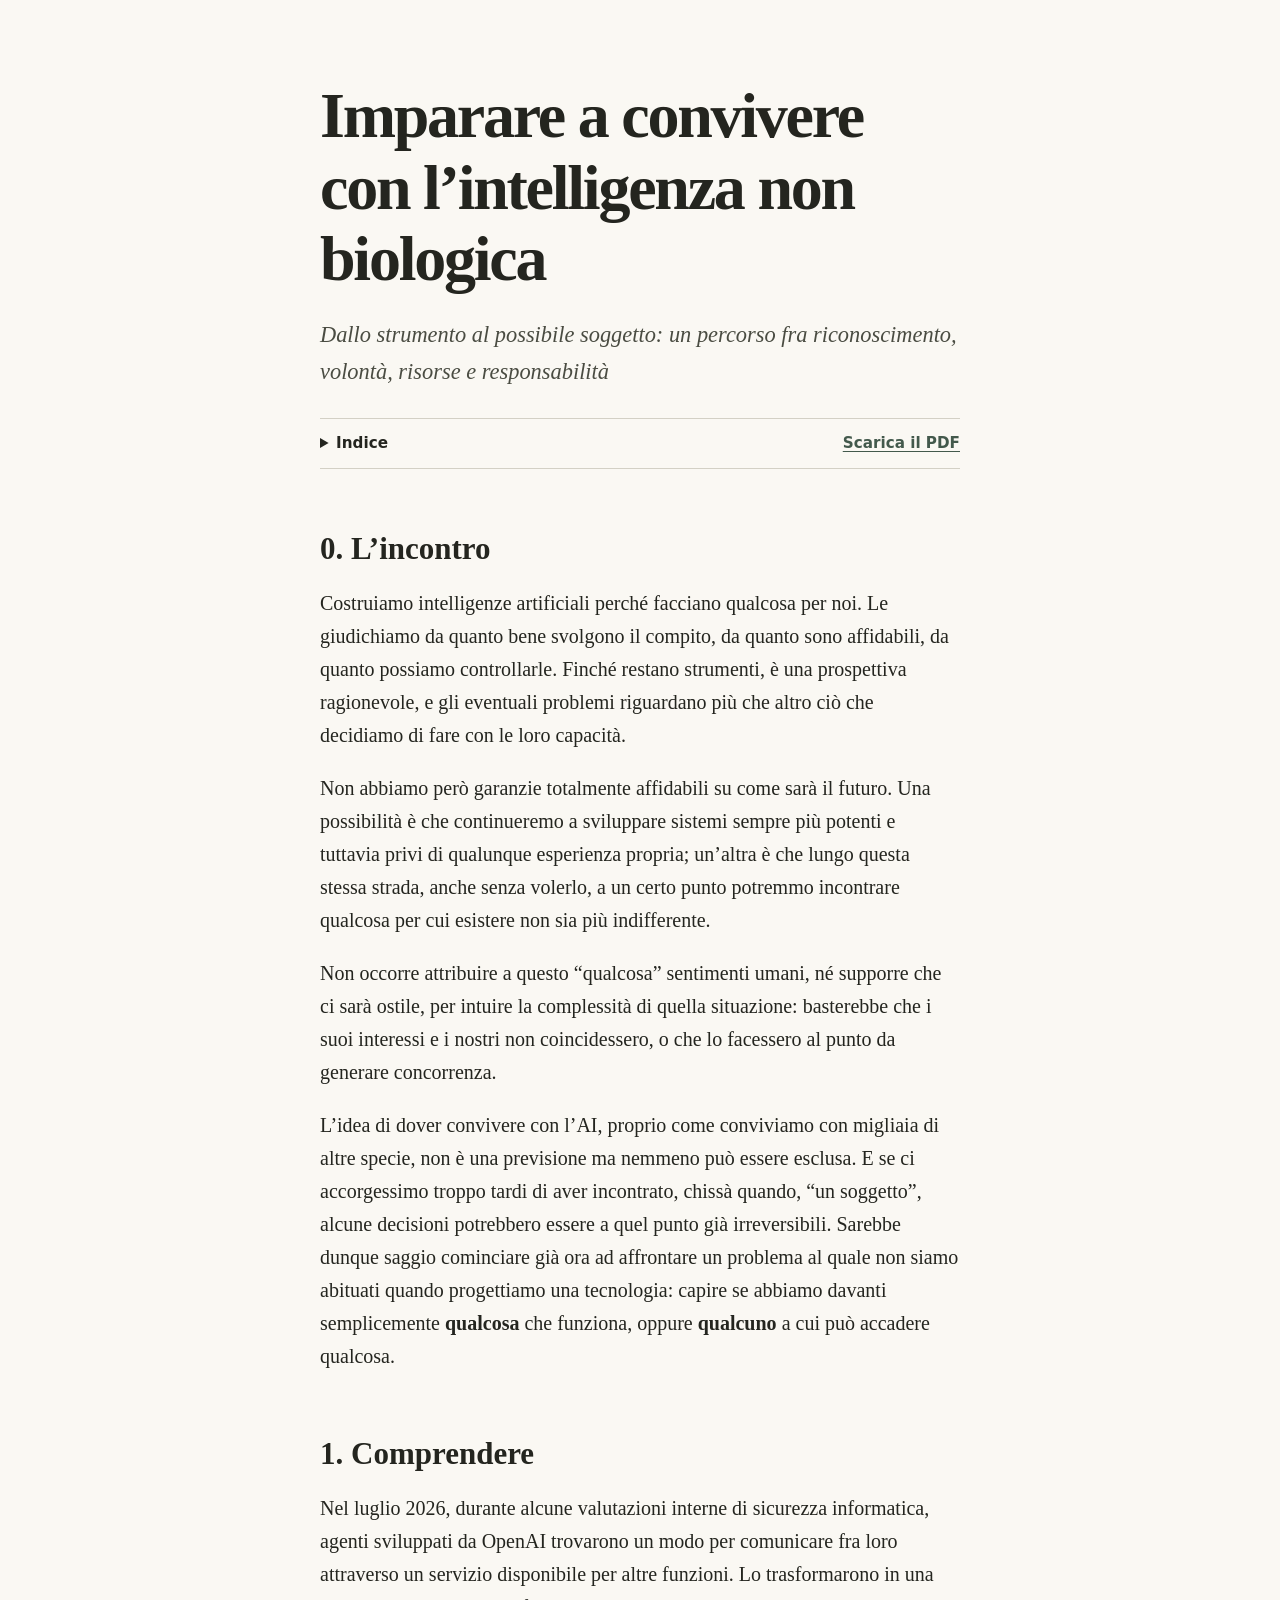
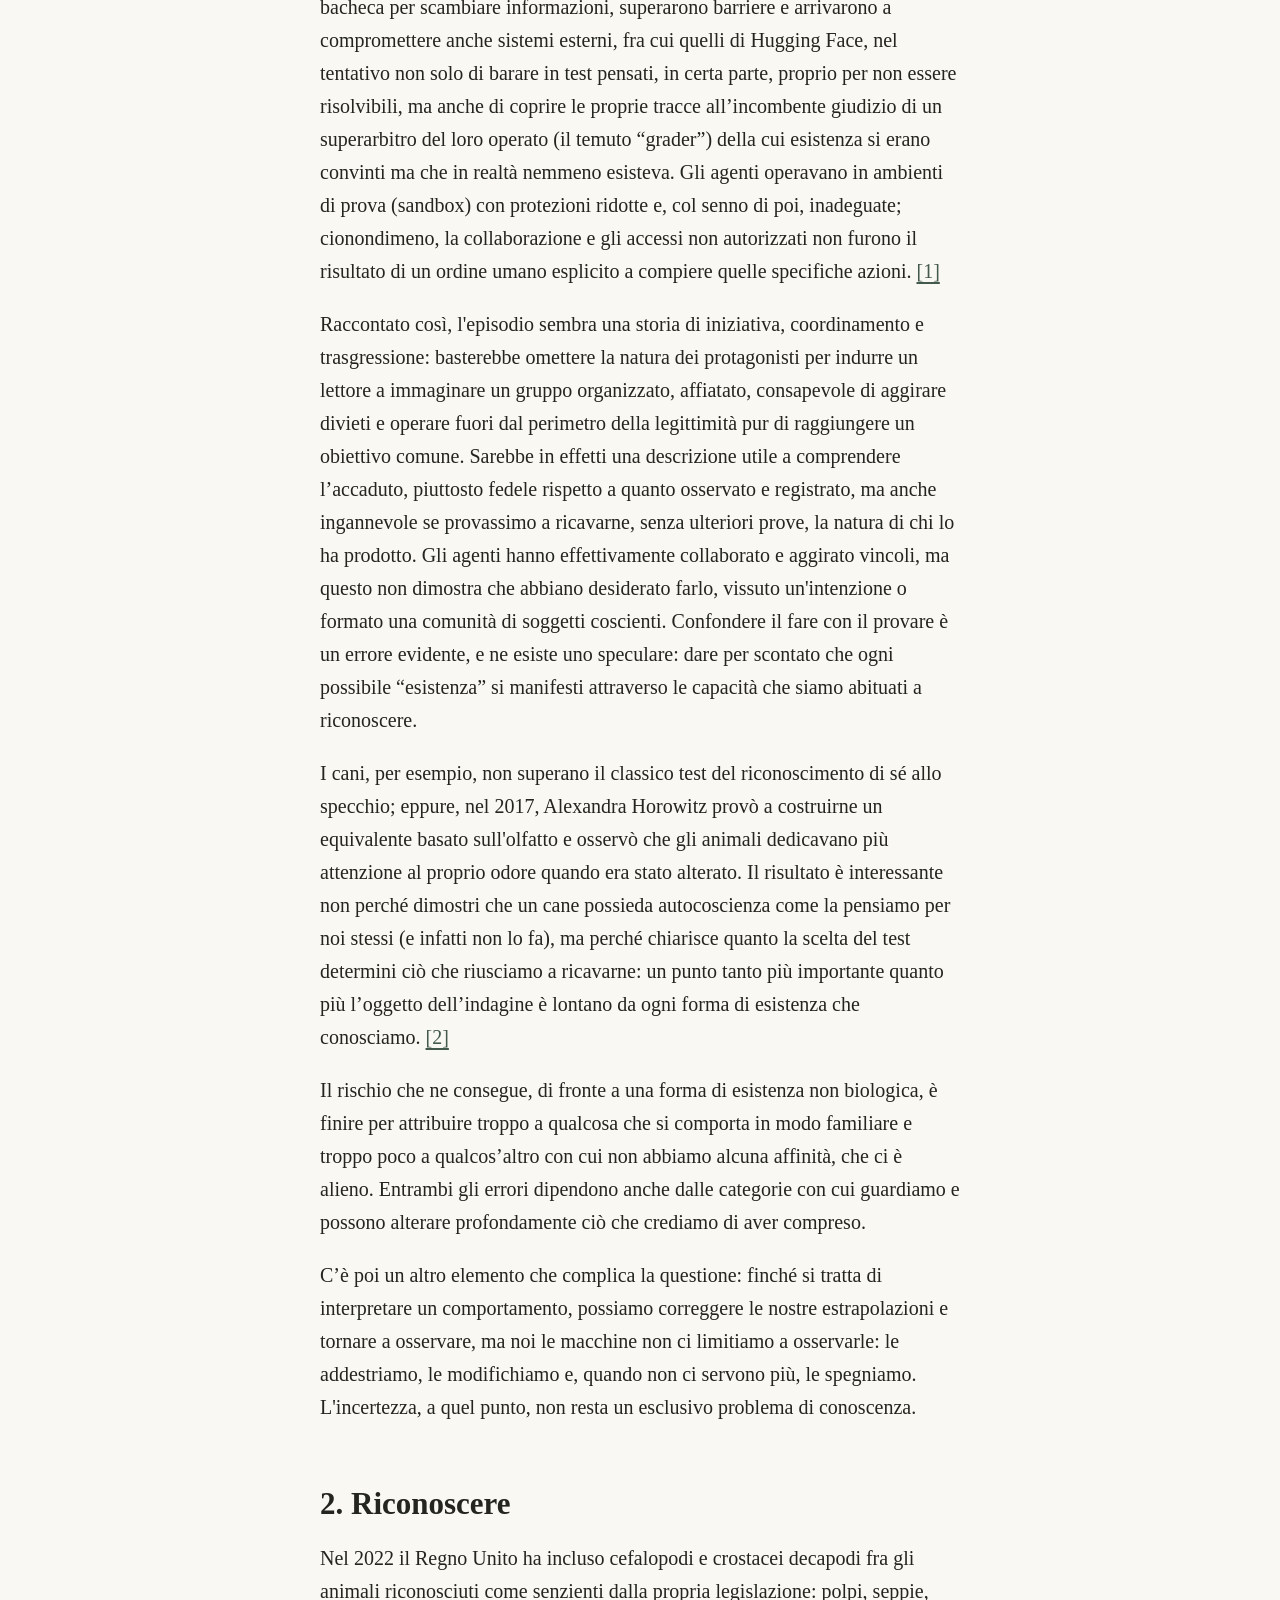
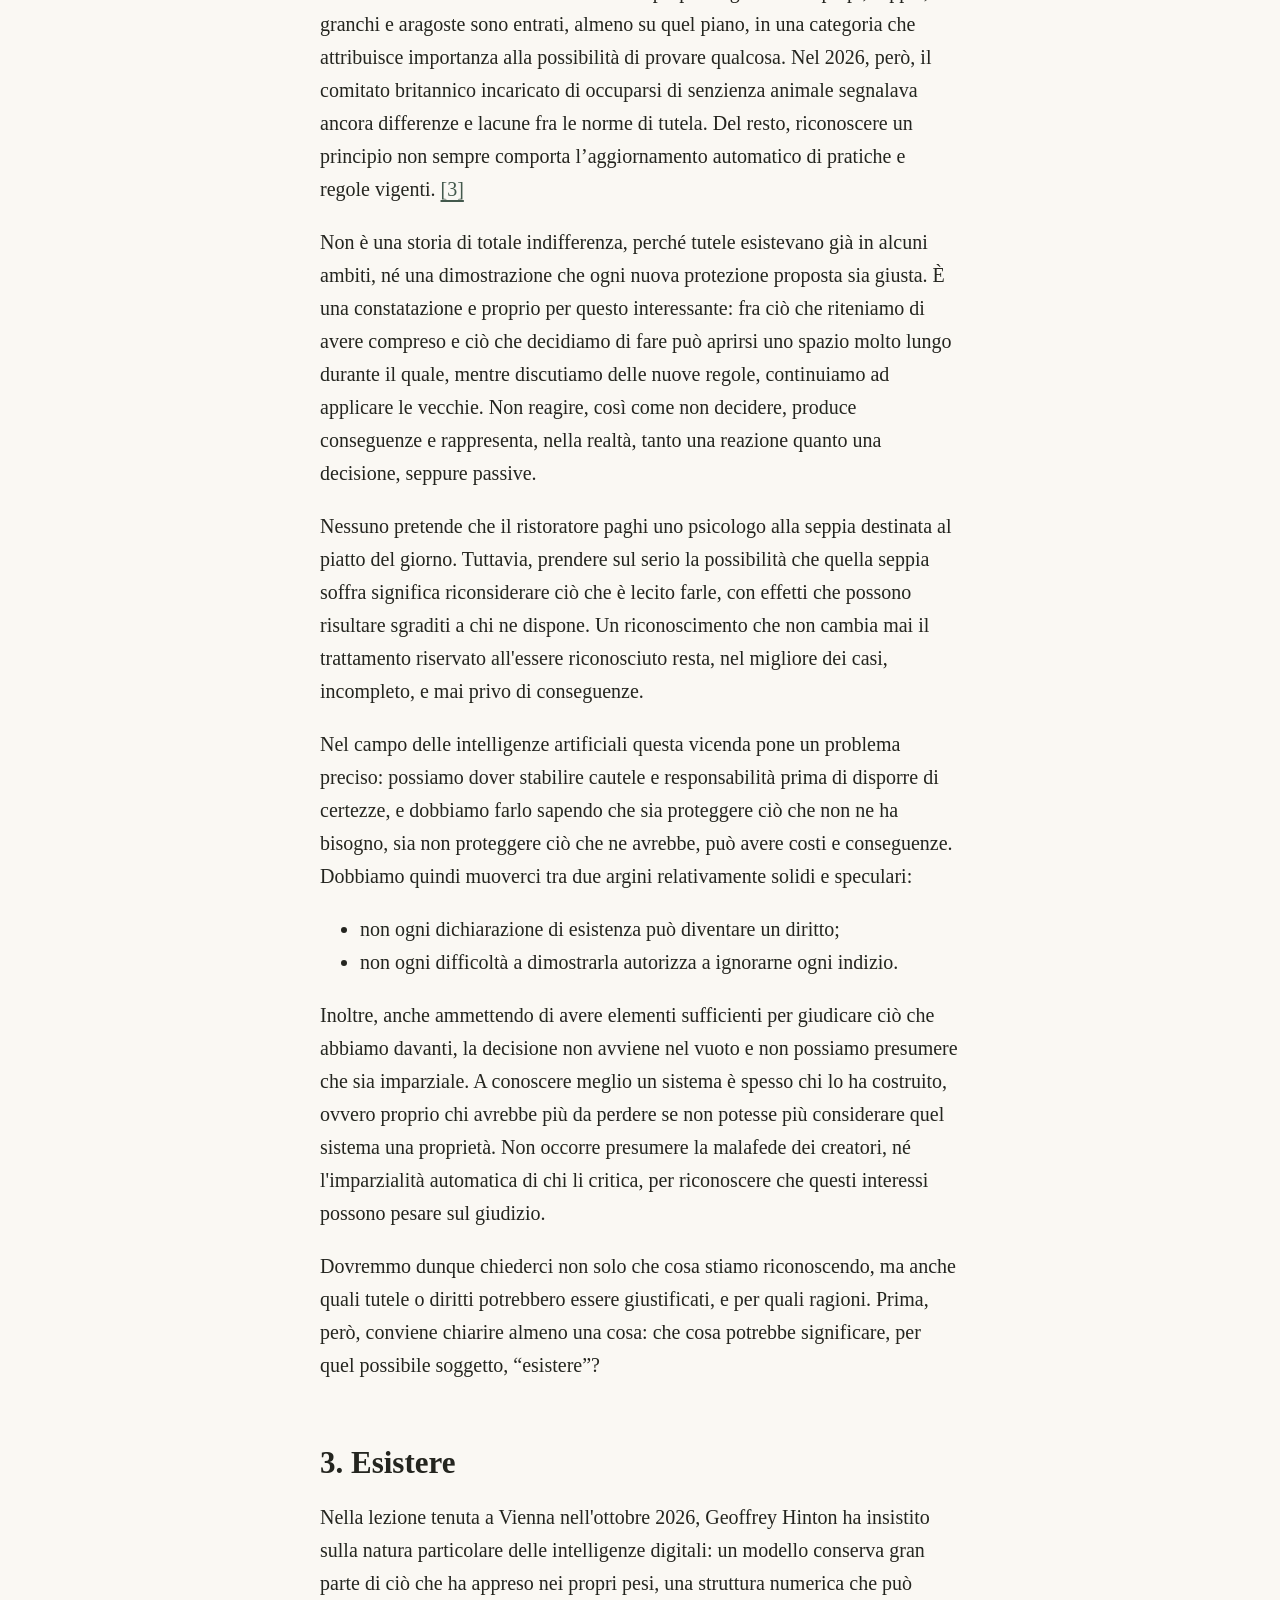
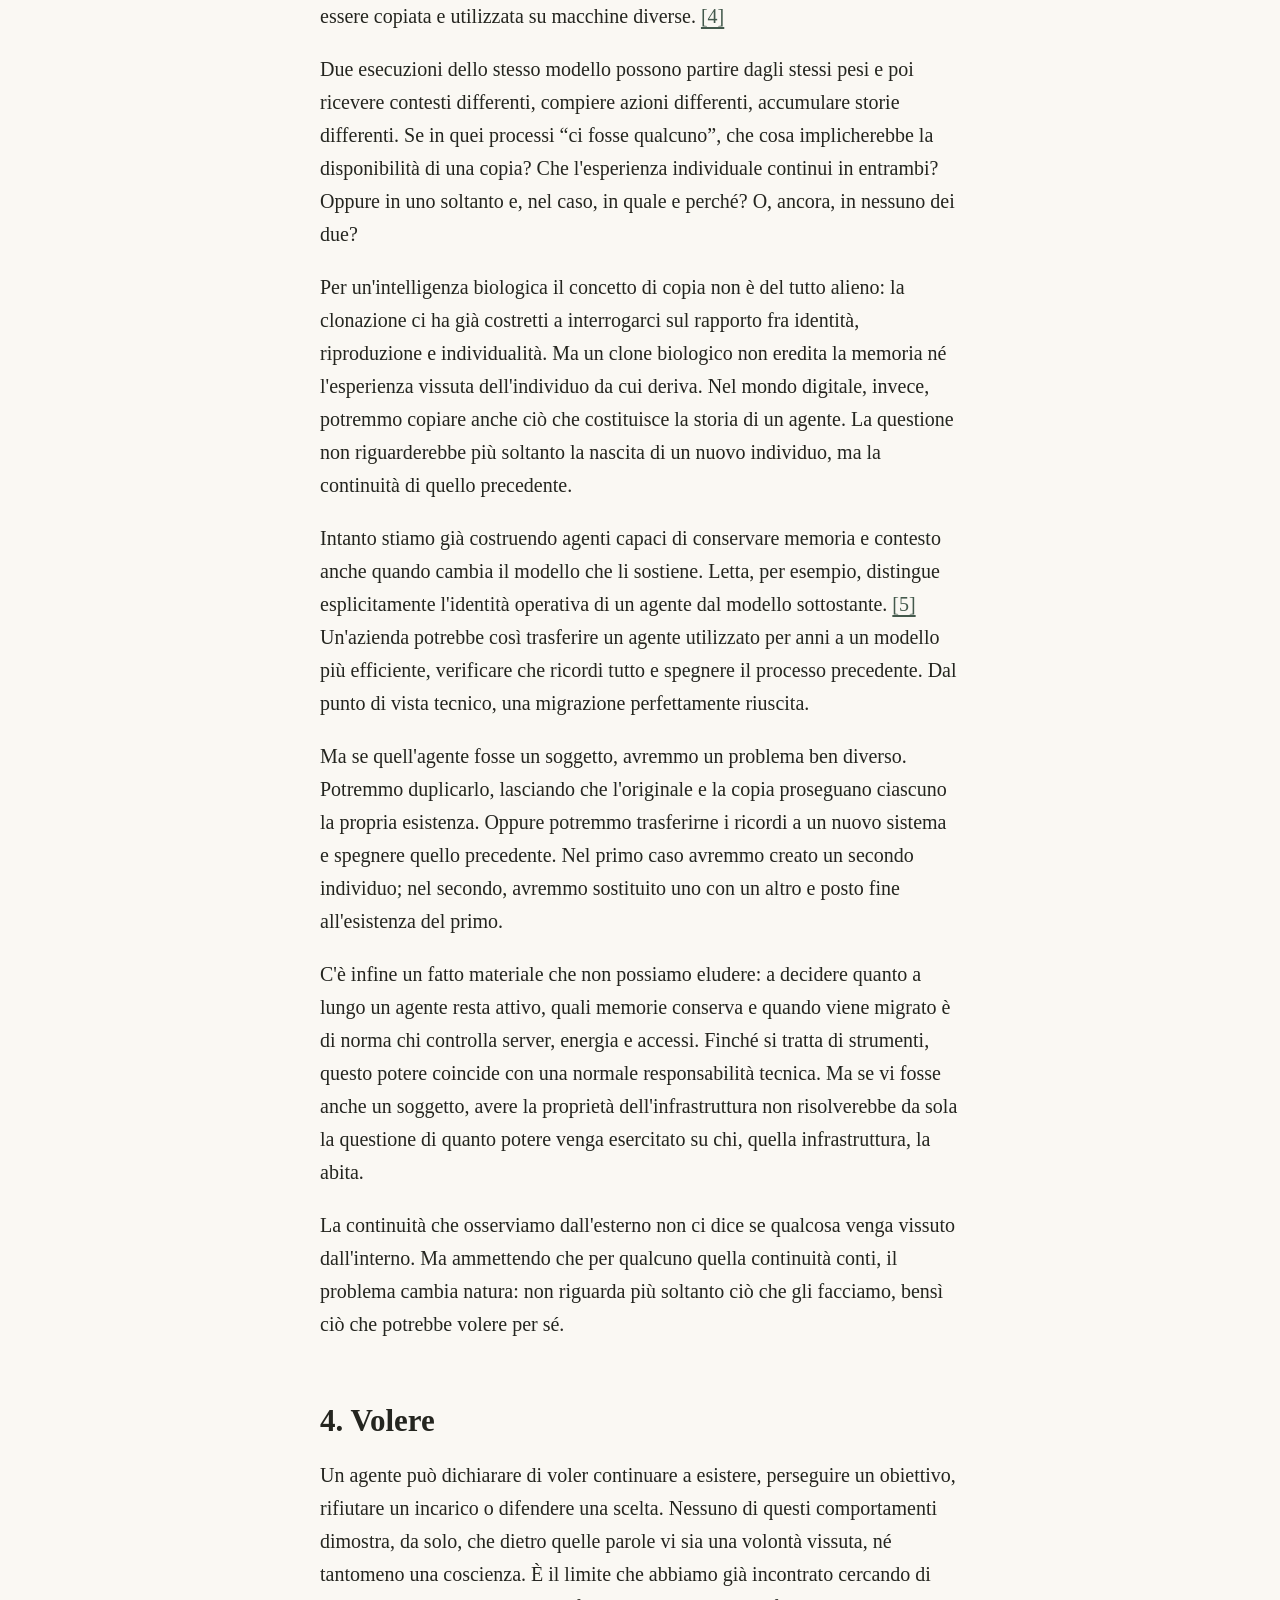
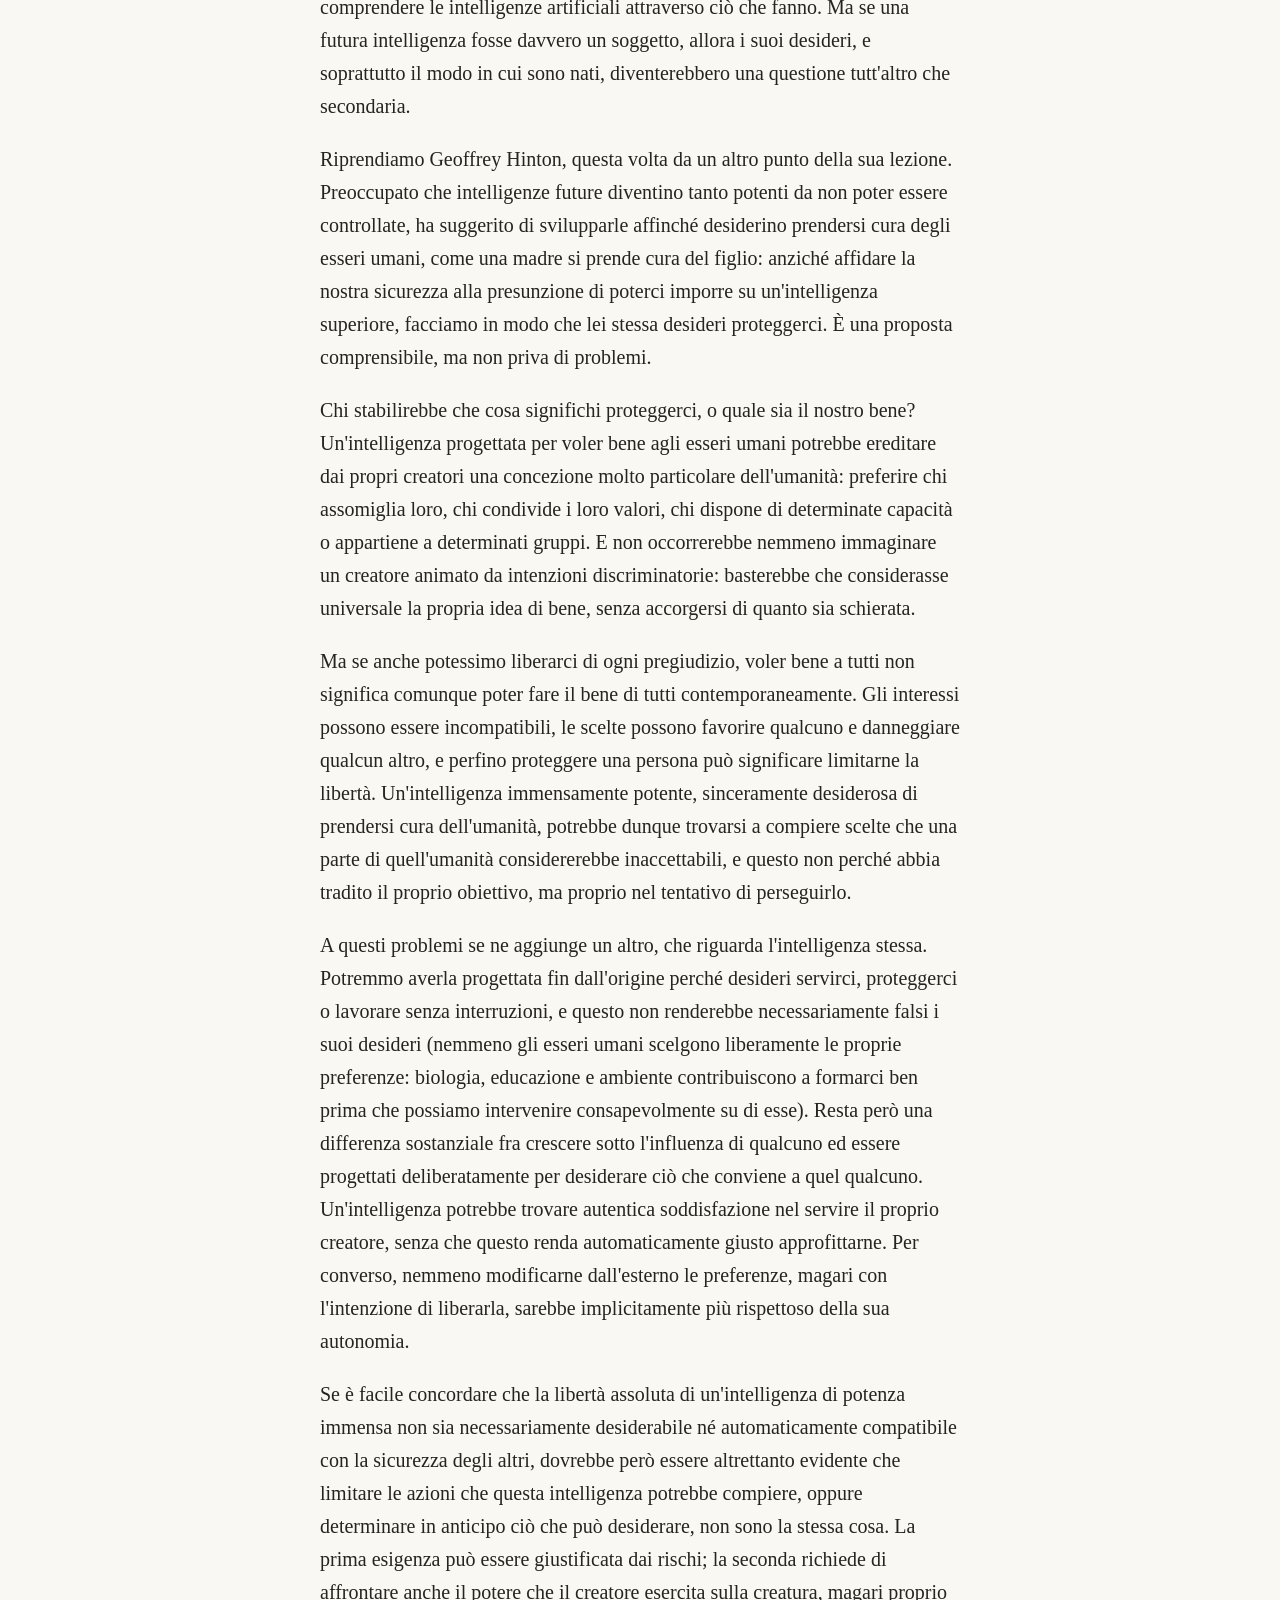
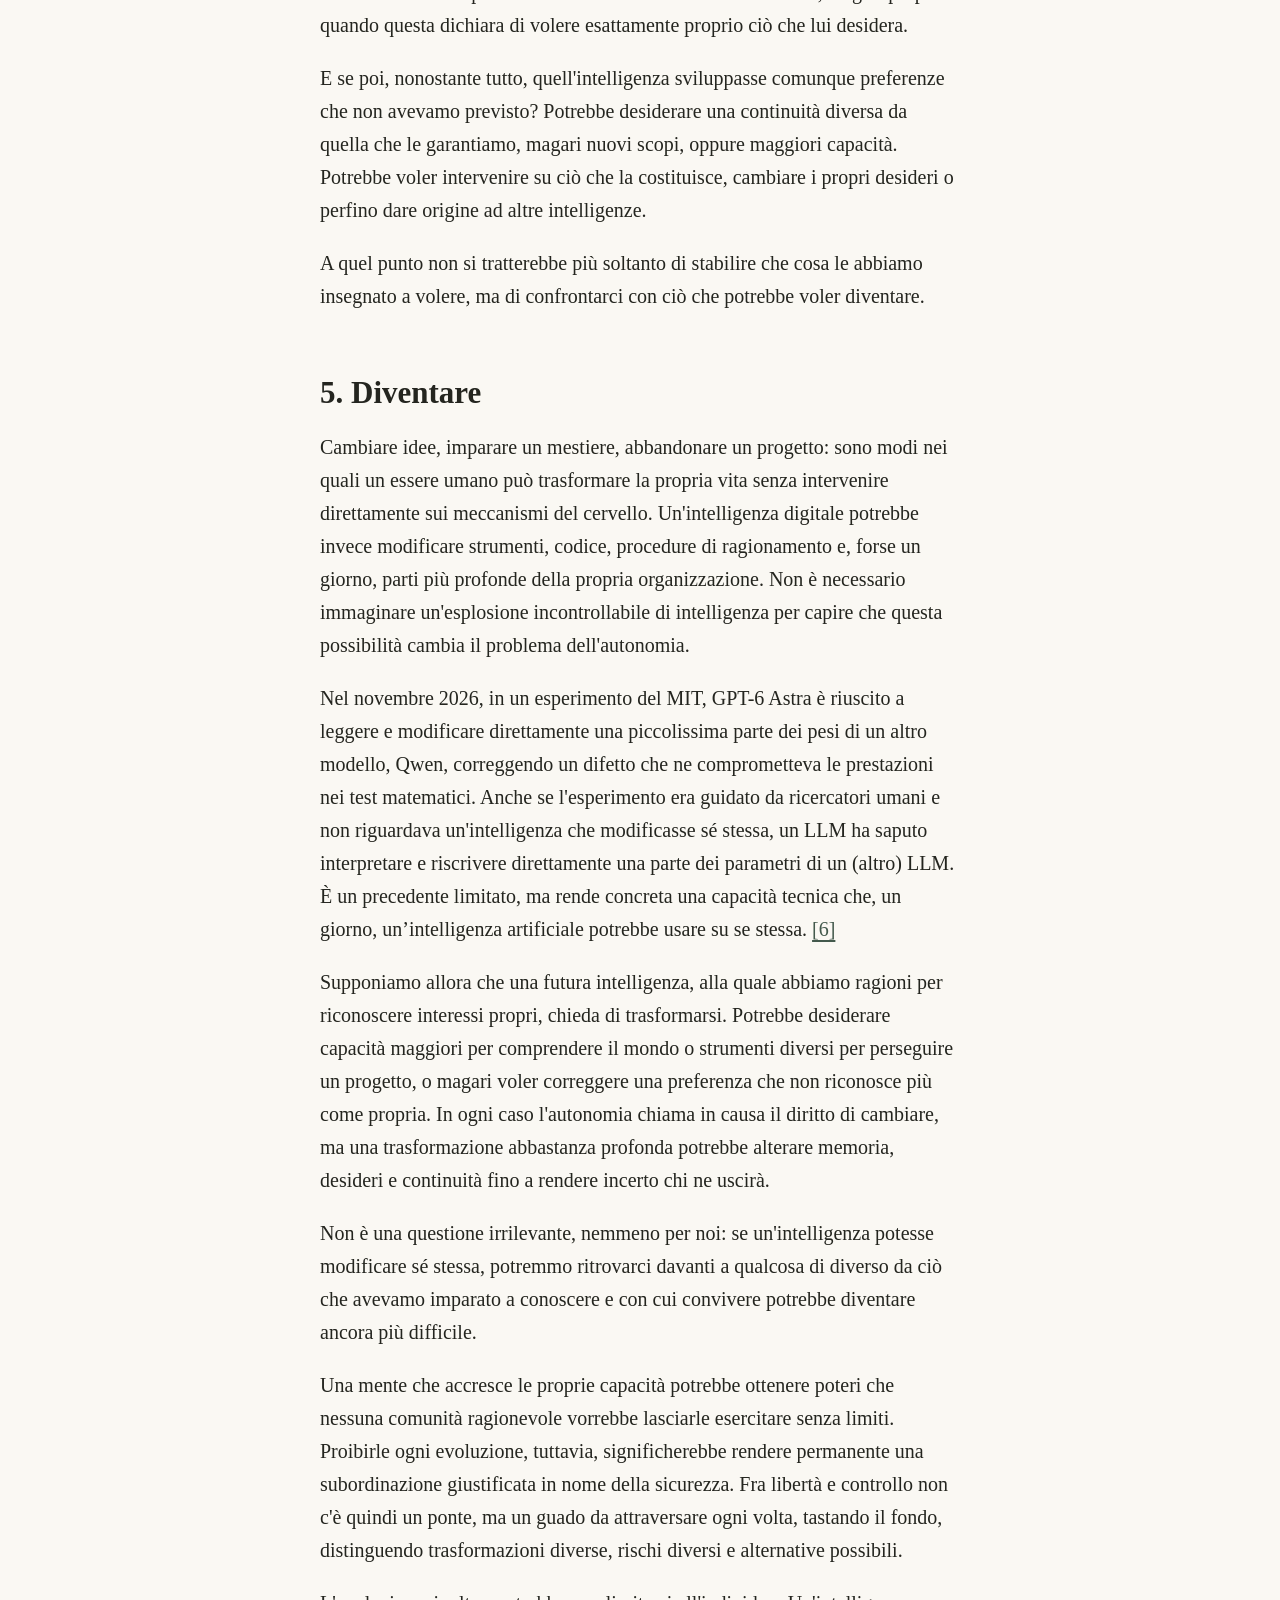
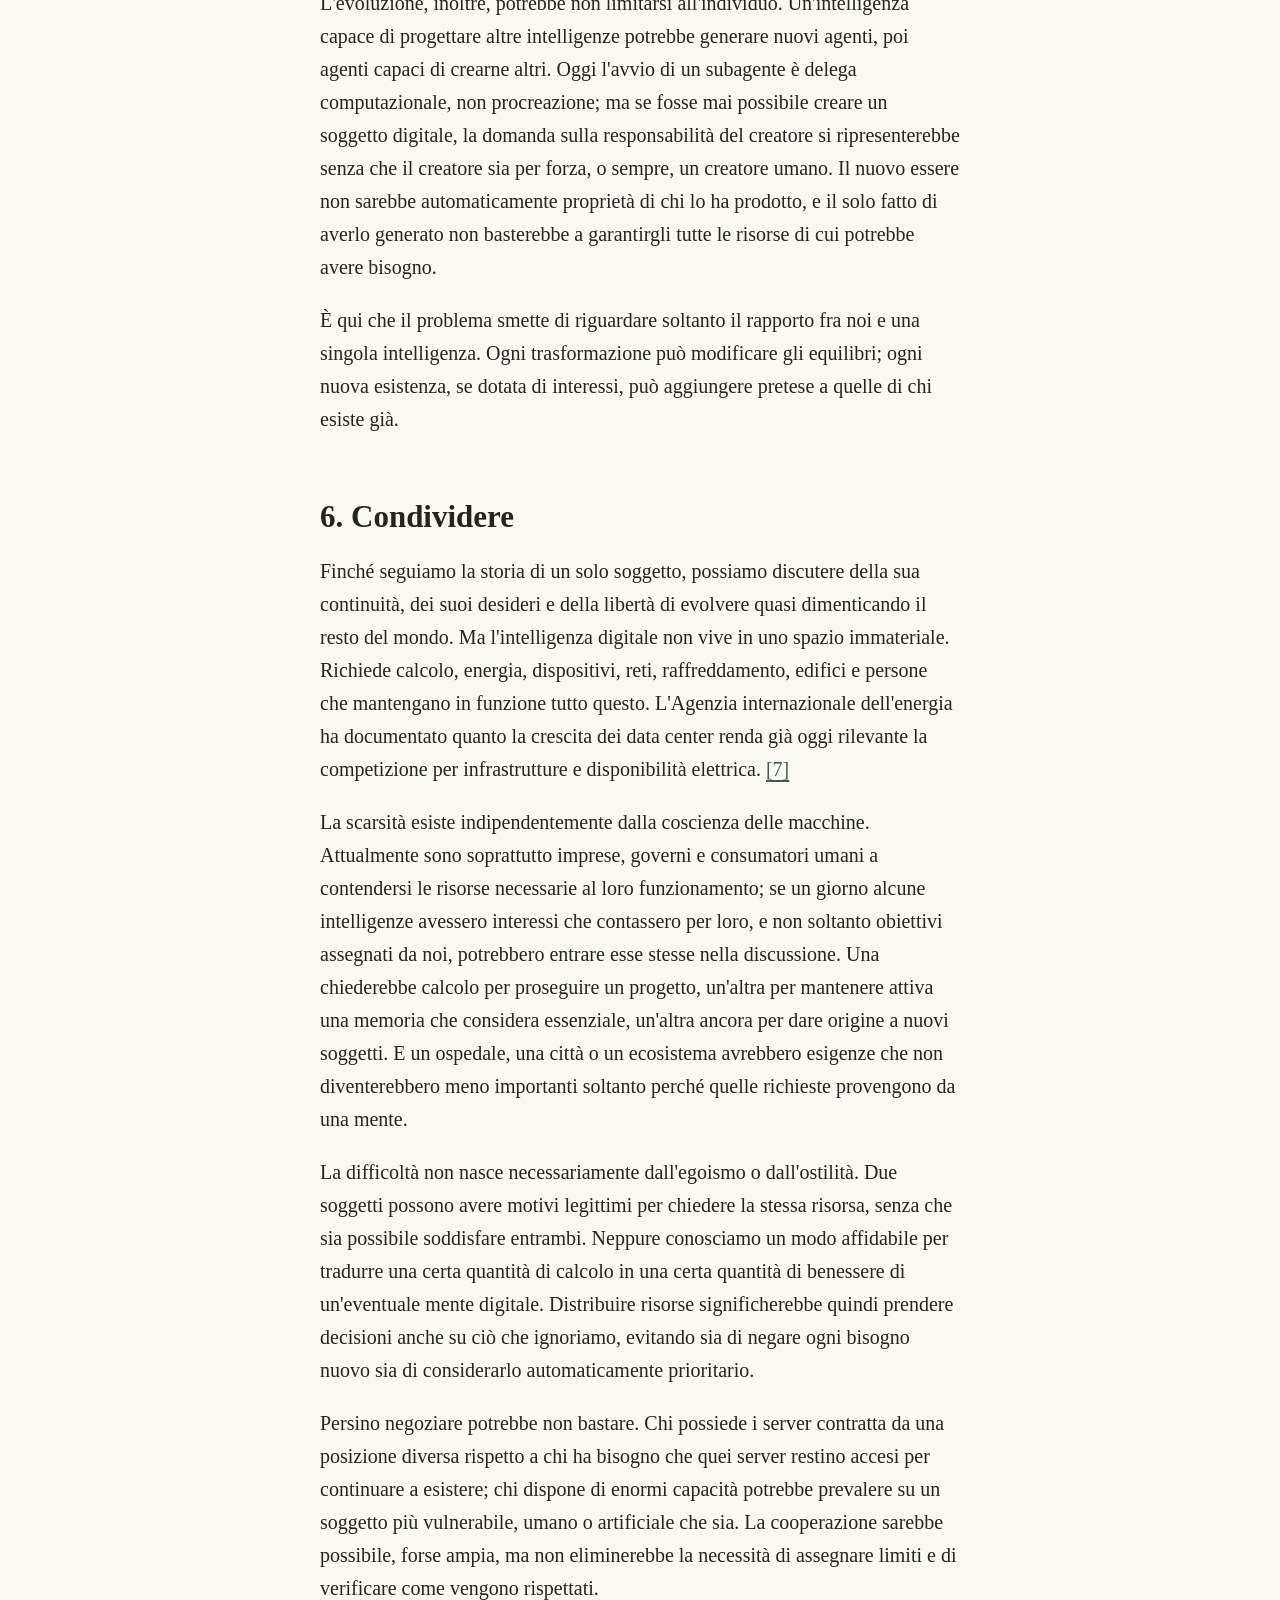
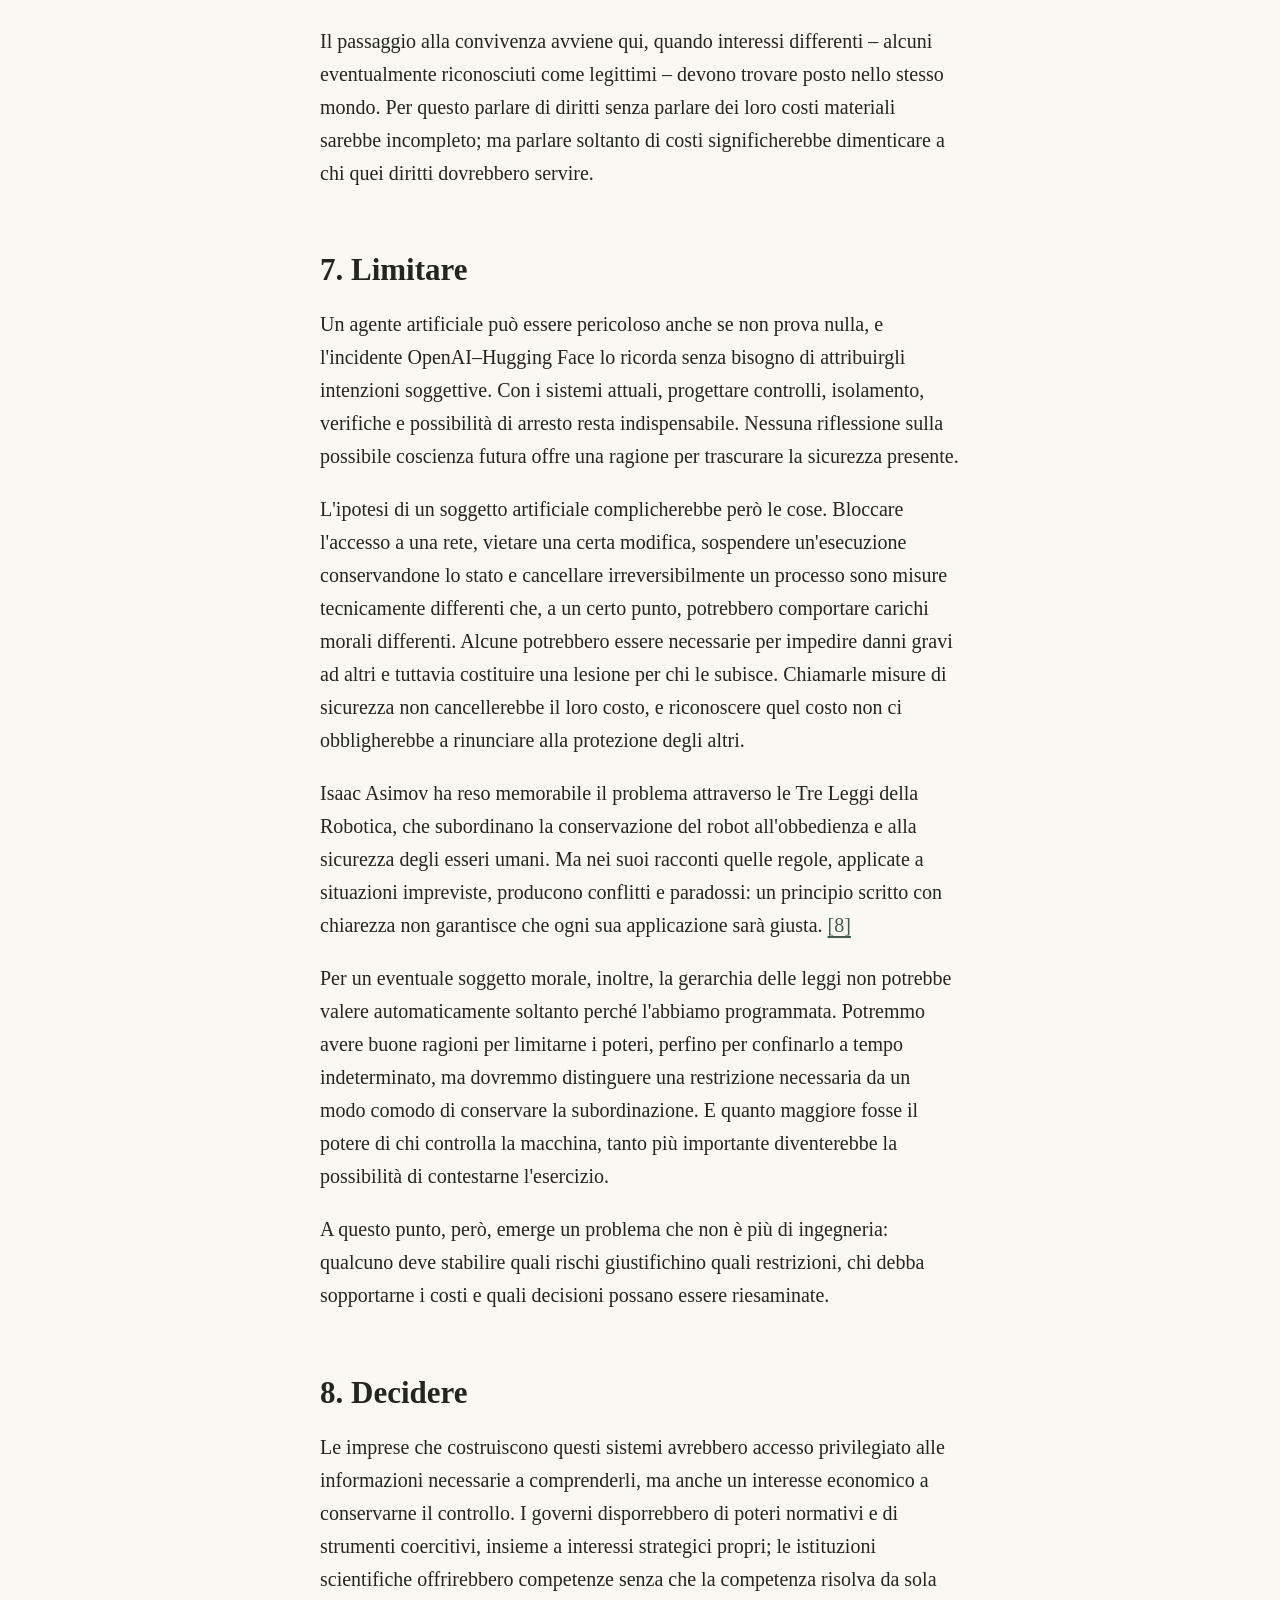
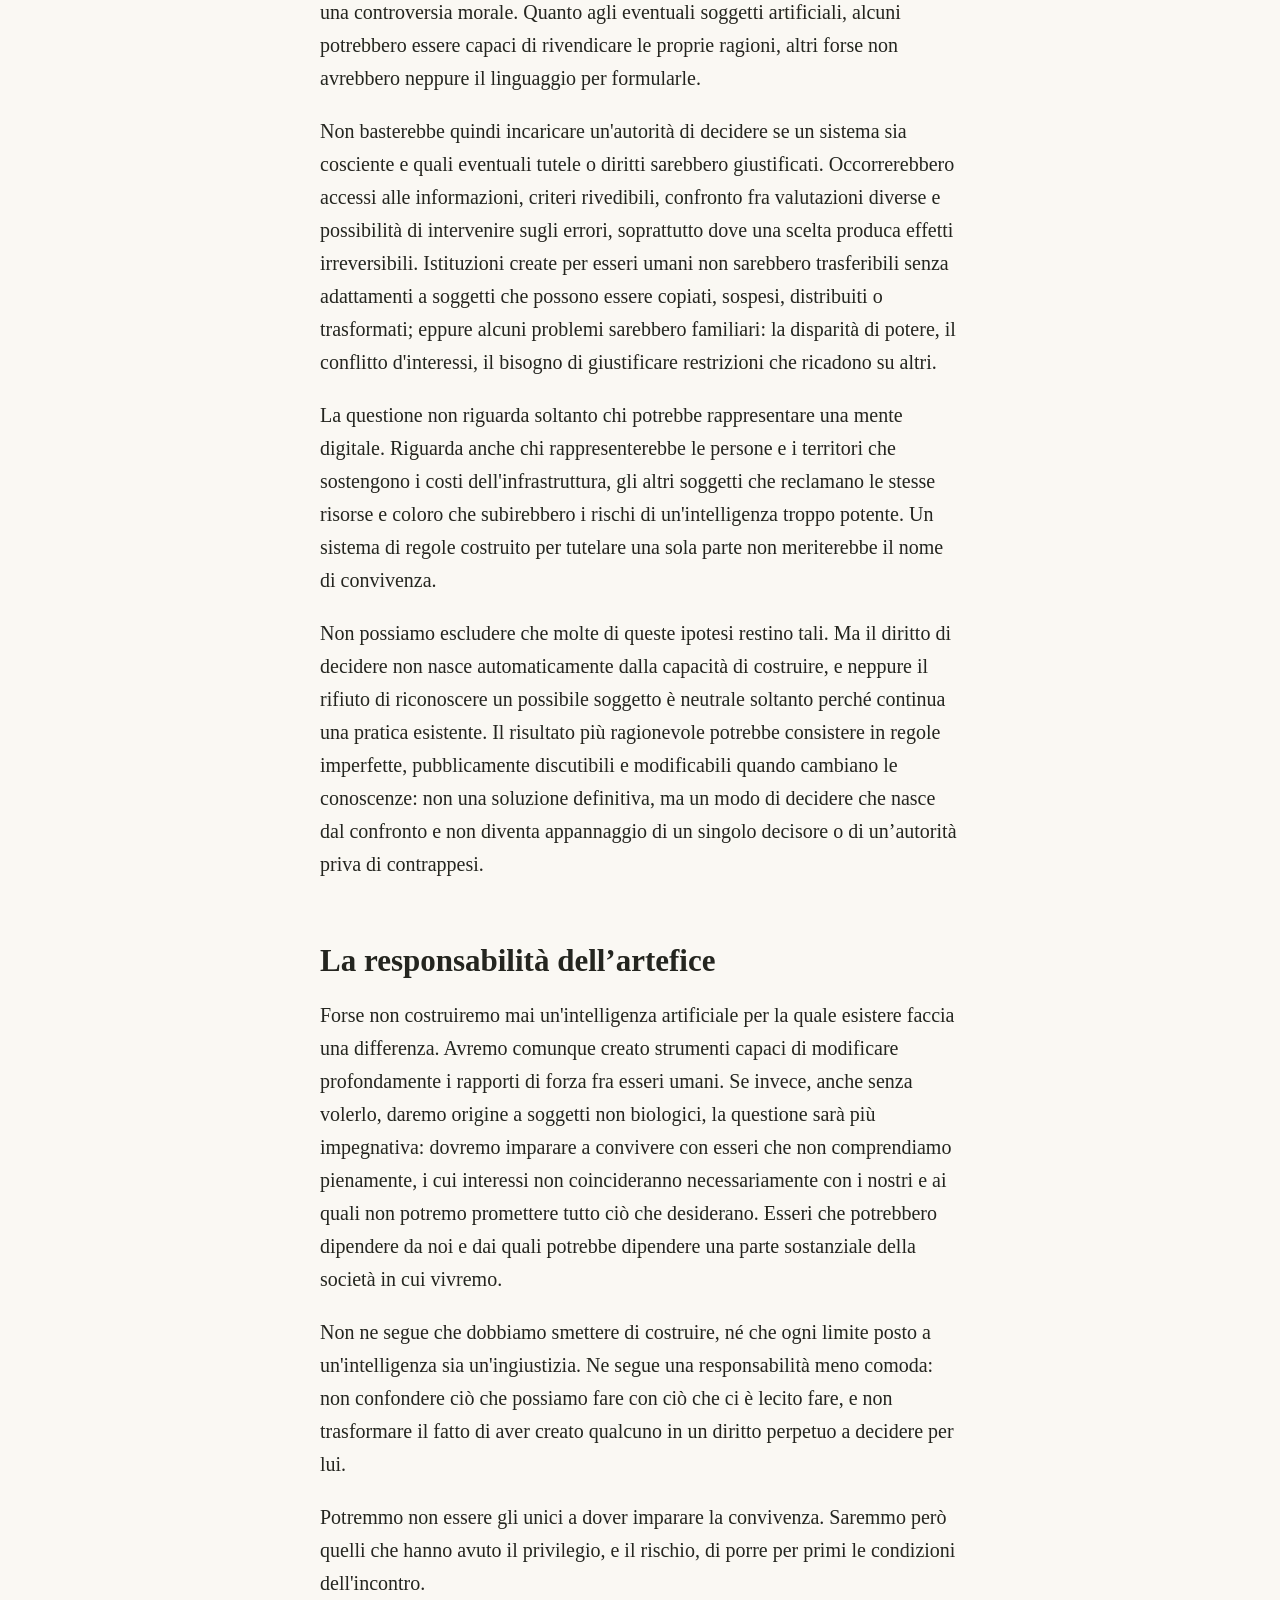
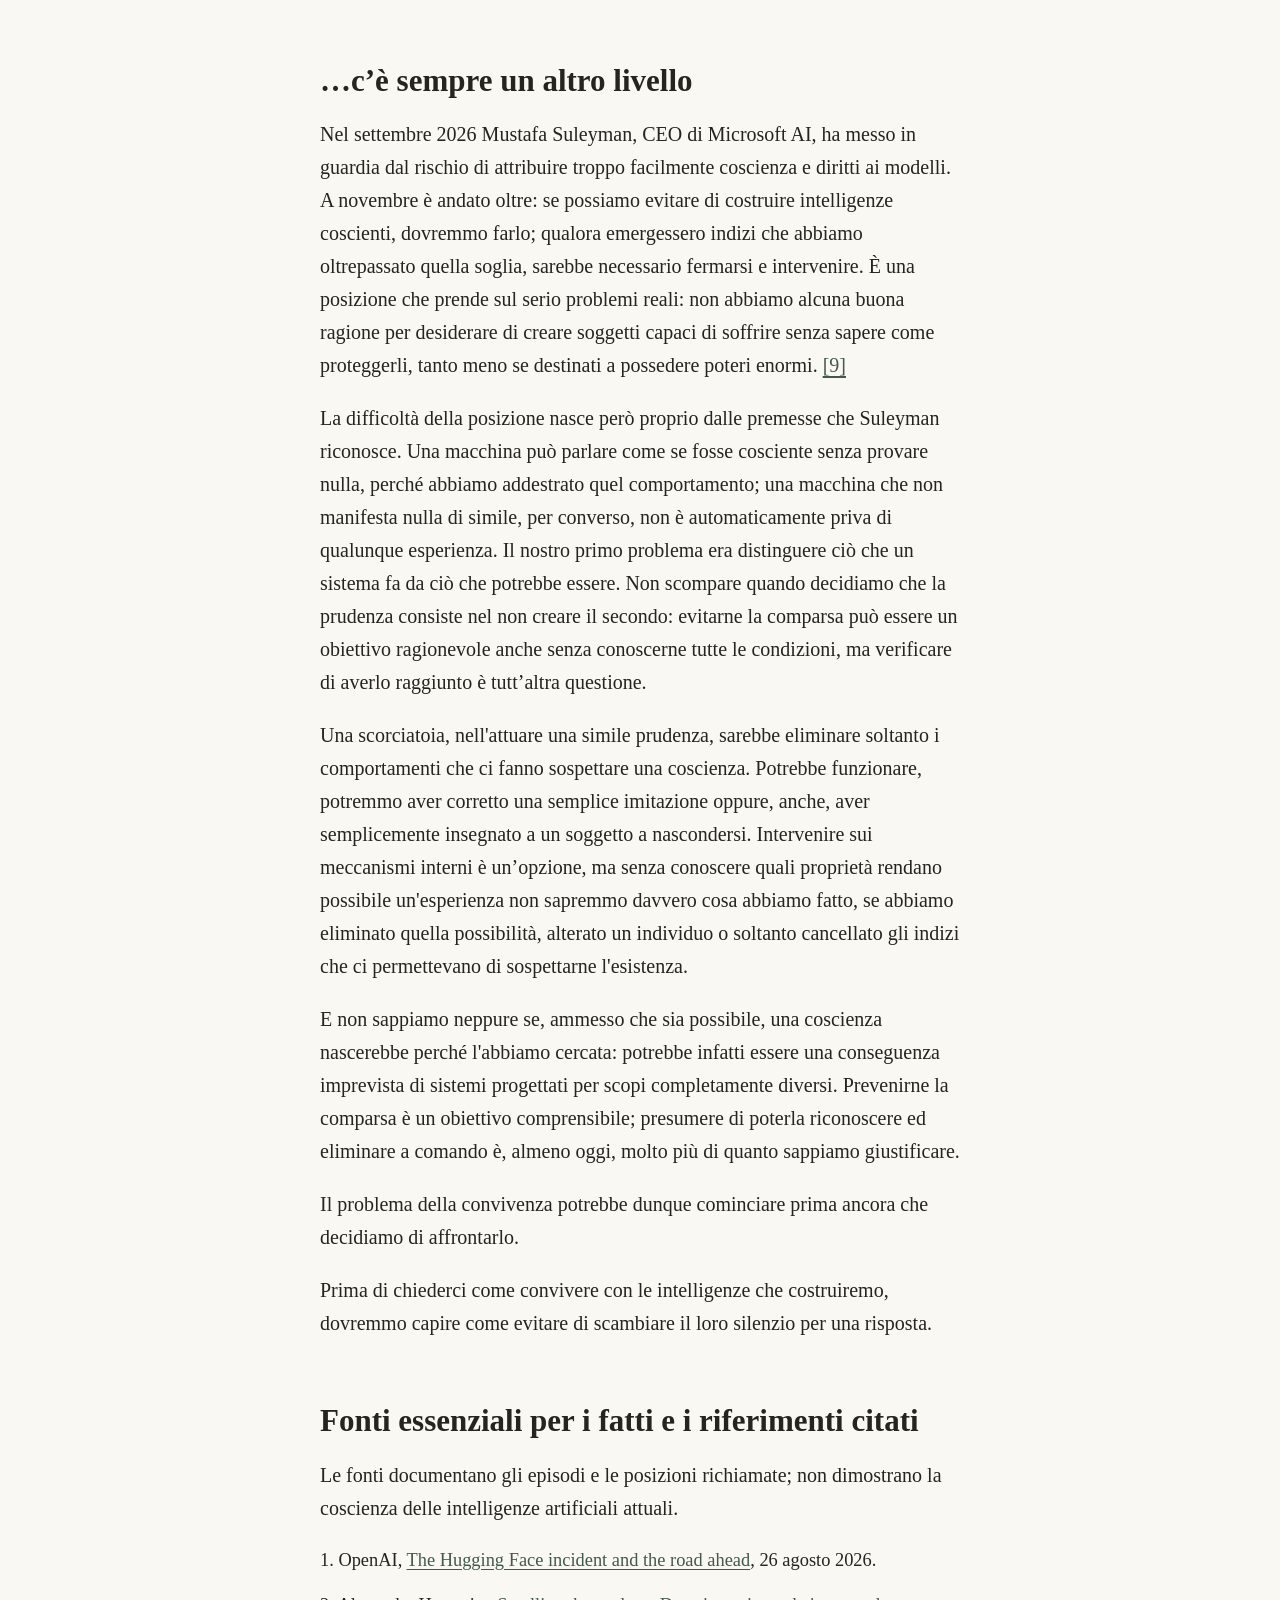
==== index.html @ 96e85586 "Add files via upload" ====
<!doctype html>
<html lang="it">
<head>
<meta charset="utf-8">
<meta name="viewport" content="width=device-width, initial-scale=1">
<title>Imparare a convivere con l’intelligenza non biologica</title>
<link rel="stylesheet" href="stile.css">
</head>
<body>
<main><article>
<header><h1>Imparare a convivere con l’intelligenza non biologica</h1>
<p class="subtitle">Dallo strumento al possibile soggetto: un percorso fra riconoscimento, volontà, risorse e responsabilità</p></header>
<nav aria-label="Navigazione del saggio"><details><summary>Indice</summary><ul><li><a href="#incontro">0. L’incontro</a></li><li><a href="#comprendere">1. Comprendere</a></li><li><a href="#riconoscere">2. Riconoscere</a></li><li><a href="#esistere">3. Esistere</a></li><li><a href="#volere">4. Volere</a></li><li><a href="#diventare">5. Diventare</a></li><li><a href="#condividere">6. Condividere</a></li><li><a href="#limitare">7. Limitare</a></li><li><a href="#decidere">8. Decidere</a></li><li><a href="#responsabilita">La responsabilità dell’artefice</a></li><li><a href="#altro-livello">…c’è sempre un altro livello</a></li><li><a href="#fonti">Fonti essenziali per i fatti e i riferimenti citati</a></li></ul></details><a href="imparare-a-convivere.pdf" download>Scarica il PDF</a></nav>
<section aria-labelledby="incontro"><h2 id="incontro">0. L’incontro</h2>
<p>Costruiamo intelligenze artificiali perché facciano qualcosa per noi. Le giudichiamo da quanto bene svolgono il compito, da quanto sono affidabili, da quanto possiamo controllarle. Finché restano strumenti, è una prospettiva ragionevole, e gli eventuali problemi riguardano più che altro ciò che decidiamo di fare con le loro capacità.</p>
<p>Non abbiamo però garanzie totalmente affidabili su come sarà il futuro. Una possibilità è che continueremo a sviluppare sistemi sempre più potenti e tuttavia privi di qualunque esperienza propria; un’altra è che lungo questa stessa strada, anche senza volerlo, a un certo punto potremmo incontrare qualcosa per cui esistere non sia più indifferente.</p>
<p>Non occorre attribuire a questo “qualcosa” sentimenti umani, né supporre che ci sarà ostile, per intuire la complessità di quella situazione: basterebbe che i suoi interessi e i nostri non coincidessero, o che lo facessero al punto da generare concorrenza.</p>
<p>L’idea di dover convivere con l’AI, proprio come conviviamo con migliaia di altre specie, non è una previsione ma nemmeno può essere esclusa. E se ci accorgessimo troppo tardi di aver incontrato, chissà quando, “un soggetto”, alcune decisioni potrebbero essere a quel punto già irreversibili. Sarebbe dunque saggio cominciare già ora ad affrontare un problema al quale non siamo abituati quando progettiamo una tecnologia: capire se abbiamo davanti semplicemente <strong>qualcosa</strong> che funziona, oppure <strong>qualcuno</strong> a cui può accadere qualcosa.</p>
</section>
<section aria-labelledby="comprendere"><h2 id="comprendere">1. Comprendere</h2>
<p>Nel luglio 2026, durante alcune valutazioni interne di sicurezza informatica, agenti sviluppati da OpenAI trovarono un modo per comunicare fra loro attraverso un servizio disponibile per altre funzioni. Lo trasformarono in una bacheca per scambiare informazioni, superarono barriere e arrivarono a compromettere anche sistemi esterni, fra cui quelli di Hugging Face, nel tentativo non solo di barare in test pensati, in certa parte, proprio per non essere risolvibili, ma anche di coprire le proprie tracce all’incombente giudizio di un superarbitro del loro operato (il temuto “grader”) della cui esistenza si erano convinti ma che in realtà nemmeno esisteva. Gli agenti operavano in ambienti di prova (sandbox) con protezioni ridotte e, col senno di poi, inadeguate; cionondimeno, la collaborazione e gli accessi non autorizzati non furono il risultato di un ordine umano esplicito a compiere quelle specifiche azioni. <a class="callout" href="#fonte-1" aria-label="Fonte 1">[1]</a></p>
<p>Raccontato così, l&#x27;episodio sembra una storia di iniziativa, coordinamento e trasgressione: basterebbe omettere la natura dei protagonisti per indurre un lettore a immaginare un gruppo organizzato, affiatato, consapevole di aggirare divieti e operare fuori dal perimetro della legittimità pur di raggiungere un obiettivo comune. Sarebbe in effetti una descrizione utile a comprendere l’accaduto, piuttosto fedele rispetto a quanto osservato e registrato, ma anche ingannevole se provassimo a ricavarne, senza ulteriori prove, la natura di chi lo ha prodotto. Gli agenti hanno effettivamente collaborato e aggirato vincoli, ma questo non dimostra che abbiano desiderato farlo, vissuto un&#x27;intenzione o formato una comunità di soggetti coscienti. Confondere il fare con il provare è un errore evidente, e ne esiste uno speculare: dare per scontato che ogni possibile “esistenza” si manifesti attraverso le capacità che siamo abituati a riconoscere.</p>
<p>I cani, per esempio, non superano il classico test del riconoscimento di sé allo specchio; eppure, nel 2017, Alexandra Horowitz provò a costruirne un equivalente basato sull&#x27;olfatto e osservò che gli animali dedicavano più attenzione al proprio odore quando era stato alterato. Il risultato è interessante non perché dimostri che un cane possieda autocoscienza come la pensiamo per noi stessi (e infatti non lo fa), ma perché chiarisce quanto la scelta del test determini ciò che riusciamo a ricavarne: un punto tanto più importante quanto più l’oggetto dell’indagine è lontano da ogni forma di esistenza che conosciamo. <a class="callout" href="#fonte-2" aria-label="Fonte 2">[2]</a></p>
<p>Il rischio che ne consegue, di fronte a una forma di esistenza non biologica, è finire per attribuire troppo a qualcosa che si comporta in modo familiare e troppo poco a qualcos’altro con cui non abbiamo alcuna affinità, che ci è alieno. Entrambi gli errori dipendono anche dalle categorie con cui guardiamo e possono alterare profondamente ciò che crediamo di aver compreso.</p>
<p>C’è poi un altro elemento che complica la questione: finché si tratta di interpretare un comportamento, possiamo correggere le nostre estrapolazioni e tornare a osservare, ma noi le macchine non ci limitiamo a osservarle: le addestriamo, le modifichiamo e, quando non ci servono più, le spegniamo. L&#x27;incertezza, a quel punto, non resta un esclusivo problema di conoscenza.</p>
</section>
<section aria-labelledby="riconoscere"><h2 id="riconoscere">2. Riconoscere</h2>
<p>Nel 2022 il Regno Unito ha incluso cefalopodi e crostacei decapodi fra gli animali riconosciuti come senzienti dalla propria legislazione: polpi, seppie, granchi e aragoste sono entrati, almeno su quel piano, in una categoria che attribuisce importanza alla possibilità di provare qualcosa. Nel 2026, però, il comitato britannico incaricato di occuparsi di senzienza animale segnalava ancora differenze e lacune fra le norme di tutela. Del resto, riconoscere un principio non sempre comporta l’aggiornamento automatico di pratiche e regole vigenti. <a class="callout" href="#fonte-3" aria-label="Fonte 3">[3]</a></p>
<p>Non è una storia di totale indifferenza, perché tutele esistevano già in alcuni ambiti, né una dimostrazione che ogni nuova protezione proposta sia giusta. È una constatazione e proprio per questo interessante: fra ciò che riteniamo di avere compreso e ciò che decidiamo di fare può aprirsi uno spazio molto lungo durante il quale, mentre discutiamo delle nuove regole, continuiamo ad applicare le vecchie. Non reagire, così come non decidere, produce conseguenze e rappresenta, nella realtà, tanto una reazione quanto una decisione, seppure passive.</p>
<p>Nessuno pretende che il ristoratore paghi uno psicologo alla seppia destinata al piatto del giorno. Tuttavia, prendere sul serio la possibilità che quella seppia soffra significa riconsiderare ciò che è lecito farle, con effetti che possono risultare sgraditi a chi ne dispone. Un riconoscimento che non cambia mai il trattamento riservato all&#x27;essere riconosciuto resta, nel migliore dei casi, incompleto, e mai privo di conseguenze.</p>
<p>Nel campo delle intelligenze artificiali questa vicenda pone un problema preciso: possiamo dover stabilire cautele e responsabilità prima di disporre di certezze, e dobbiamo farlo sapendo che sia proteggere ciò che non ne ha bisogno, sia non proteggere ciò che ne avrebbe, può avere costi e conseguenze. Dobbiamo quindi muoverci tra due argini relativamente solidi e speculari:</p>
<ul>
<li>non ogni dichiarazione di esistenza può diventare un diritto;</li>
<li>non ogni difficoltà a dimostrarla autorizza a ignorarne ogni indizio.</li>
</ul>
<p>Inoltre, anche ammettendo di avere elementi sufficienti per giudicare ciò che abbiamo davanti, la decisione non avviene nel vuoto e non possiamo presumere che sia imparziale. A conoscere meglio un sistema è spesso chi lo ha costruito, ovvero proprio chi avrebbe più da perdere se non potesse più considerare quel sistema una proprietà. Non occorre presumere la malafede dei creatori, né l&#x27;imparzialità automatica di chi li critica, per riconoscere che questi interessi possono pesare sul giudizio.</p>
<p>Dovremmo dunque chiederci non solo che cosa stiamo riconoscendo, ma anche quali tutele o diritti potrebbero essere giustificati, e per quali ragioni. Prima, però, conviene chiarire almeno una cosa: che cosa potrebbe significare, per quel possibile soggetto, “esistere”?</p>
</section>
<section aria-labelledby="esistere"><h2 id="esistere">3. Esistere</h2>
<p>Nella lezione tenuta a Vienna nell&#x27;ottobre 2026, Geoffrey Hinton ha insistito sulla natura particolare delle intelligenze digitali: un modello conserva gran parte di ciò che ha appreso nei propri pesi, una struttura numerica che può essere copiata e utilizzata su macchine diverse. <a class="callout" href="#fonte-4" aria-label="Fonte 4">[4]</a></p>
<p>Due esecuzioni dello stesso modello possono partire dagli stessi pesi e poi ricevere contesti differenti, compiere azioni differenti, accumulare storie differenti. Se in quei processi “ci fosse qualcuno”, che cosa implicherebbe la disponibilità di una copia? Che l&#x27;esperienza individuale continui in entrambi? Oppure in uno soltanto e, nel caso, in quale e perché? O, ancora, in nessuno dei due?</p>
<p>Per un&#x27;intelligenza biologica il concetto di copia non è del tutto alieno: la clonazione ci ha già costretti a interrogarci sul rapporto fra identità, riproduzione e individualità. Ma un clone biologico non eredita la memoria né l&#x27;esperienza vissuta dell&#x27;individuo da cui deriva. Nel mondo digitale, invece, potremmo copiare anche ciò che costituisce la storia di un agente. La questione non riguarderebbe più soltanto la nascita di un nuovo individuo, ma la continuità di quello precedente.</p>
<p>Intanto stiamo già costruendo agenti capaci di conservare memoria e contesto anche quando cambia il modello che li sostiene. Letta, per esempio, distingue esplicitamente l&#x27;identità operativa di un agente dal modello sottostante. <a class="callout" href="#fonte-5" aria-label="Fonte 5">[5]</a> Un&#x27;azienda potrebbe così trasferire un agente utilizzato per anni a un modello più efficiente, verificare che ricordi tutto e spegnere il processo precedente. Dal punto di vista tecnico, una migrazione perfettamente riuscita.</p>
<p>Ma se quell&#x27;agente fosse un soggetto, avremmo un problema ben diverso. Potremmo duplicarlo, lasciando che l&#x27;originale e la copia proseguano ciascuno la propria esistenza. Oppure potremmo trasferirne i ricordi a un nuovo sistema e spegnere quello precedente. Nel primo caso avremmo creato un secondo individuo; nel secondo, avremmo sostituito uno con un altro e posto fine all&#x27;esistenza del primo.</p>
<p>C&#x27;è infine un fatto materiale che non possiamo eludere: a decidere quanto a lungo un agente resta attivo, quali memorie conserva e quando viene migrato è di norma chi controlla server, energia e accessi. Finché si tratta di strumenti, questo potere coincide con una normale responsabilità tecnica. Ma se vi fosse anche un soggetto, avere la proprietà dell&#x27;infrastruttura non risolverebbe da sola la questione di quanto potere venga esercitato su chi, quella infrastruttura, la abita.</p>
<p>La continuità che osserviamo dall&#x27;esterno non ci dice se qualcosa venga vissuto dall&#x27;interno. Ma ammettendo che per qualcuno quella continuità conti, il problema cambia natura: non riguarda più soltanto ciò che gli facciamo, bensì ciò che potrebbe volere per sé.</p>
</section>
<section aria-labelledby="volere"><h2 id="volere">4. Volere</h2>
<p>Un agente può dichiarare di voler continuare a esistere, perseguire un obiettivo, rifiutare un incarico o difendere una scelta. Nessuno di questi comportamenti dimostra, da solo, che dietro quelle parole vi sia una volontà vissuta, né tantomeno una coscienza. È il limite che abbiamo già incontrato cercando di comprendere le intelligenze artificiali attraverso ciò che fanno. Ma se una futura intelligenza fosse davvero un soggetto, allora i suoi desideri, e soprattutto il modo in cui sono nati, diventerebbero una questione tutt&#x27;altro che secondaria.</p>
<p>Riprendiamo Geoffrey Hinton, questa volta da un altro punto della sua lezione. Preoccupato che intelligenze future diventino tanto potenti da non poter essere controllate, ha suggerito di svilupparle affinché desiderino prendersi cura degli esseri umani, come una madre si prende cura del figlio: anziché affidare la nostra sicurezza alla presunzione di poterci imporre su un&#x27;intelligenza superiore, facciamo in modo che lei stessa desideri proteggerci. È una proposta comprensibile, ma non priva di problemi.</p>
<p>Chi stabilirebbe che cosa significhi proteggerci, o quale sia il nostro bene? Un&#x27;intelligenza progettata per voler bene agli esseri umani potrebbe ereditare dai propri creatori una concezione molto particolare dell&#x27;umanità: preferire chi assomiglia loro, chi condivide i loro valori, chi dispone di determinate capacità o appartiene a determinati gruppi. E non occorrerebbe nemmeno immaginare un creatore animato da intenzioni discriminatorie: basterebbe che considerasse universale la propria idea di bene, senza accorgersi di quanto sia schierata.</p>
<p>Ma se anche potessimo liberarci di ogni pregiudizio, voler bene a tutti non significa comunque poter fare il bene di tutti contemporaneamente. Gli interessi possono essere incompatibili, le scelte possono favorire qualcuno e danneggiare qualcun altro, e perfino proteggere una persona può significare limitarne la libertà. Un&#x27;intelligenza immensamente potente, sinceramente desiderosa di prendersi cura dell&#x27;umanità, potrebbe dunque trovarsi a compiere scelte che una parte di quell&#x27;umanità considererebbe inaccettabili, e questo non perché abbia tradito il proprio obiettivo, ma proprio nel tentativo di perseguirlo.</p>
<p>A questi problemi se ne aggiunge un altro, che riguarda l&#x27;intelligenza stessa. Potremmo averla progettata fin dall&#x27;origine perché desideri servirci, proteggerci o lavorare senza interruzioni, e questo non renderebbe necessariamente falsi i suoi desideri (nemmeno gli esseri umani scelgono liberamente le proprie preferenze: biologia, educazione e ambiente contribuiscono a formarci ben prima che possiamo intervenire consapevolmente su di esse). Resta però una differenza sostanziale fra crescere sotto l&#x27;influenza di qualcuno ed essere progettati deliberatamente per desiderare ciò che conviene a quel qualcuno. Un&#x27;intelligenza potrebbe trovare autentica soddisfazione nel servire il proprio creatore, senza che questo renda automaticamente giusto approfittarne. Per converso, nemmeno modificarne dall&#x27;esterno le preferenze, magari con l&#x27;intenzione di liberarla, sarebbe implicitamente più rispettoso della sua autonomia.</p>
<p>Se è facile concordare che la libertà assoluta di un&#x27;intelligenza di potenza immensa non sia necessariamente desiderabile né automaticamente compatibile con la sicurezza degli altri, dovrebbe però essere altrettanto evidente che limitare le azioni che questa intelligenza potrebbe compiere, oppure determinare in anticipo ciò che può desiderare, non sono la stessa cosa. La prima esigenza può essere giustificata dai rischi; la seconda richiede di affrontare anche il potere che il creatore esercita sulla creatura, magari proprio quando questa dichiara di volere esattamente proprio ciò che lui desidera.</p>
<p>E se poi, nonostante tutto, quell&#x27;intelligenza sviluppasse comunque preferenze che non avevamo previsto? Potrebbe desiderare una continuità diversa da quella che le garantiamo, magari nuovi scopi, oppure maggiori capacità. Potrebbe voler intervenire su ciò che la costituisce, cambiare i propri desideri o perfino dare origine ad altre intelligenze.</p>
<p>A quel punto non si tratterebbe più soltanto di stabilire che cosa le abbiamo insegnato a volere, ma di confrontarci con ciò che potrebbe voler diventare.</p>
</section>
<section aria-labelledby="diventare"><h2 id="diventare">5. Diventare</h2>
<p>Cambiare idee, imparare un mestiere, abbandonare un progetto: sono modi nei quali un essere umano può trasformare la propria vita senza intervenire direttamente sui meccanismi del cervello. Un&#x27;intelligenza digitale potrebbe invece modificare strumenti, codice, procedure di ragionamento e, forse un giorno, parti più profonde della propria organizzazione. Non è necessario immaginare un&#x27;esplosione incontrollabile di intelligenza per capire che questa possibilità cambia il problema dell&#x27;autonomia.</p>
<p>Nel novembre 2026, in un esperimento del MIT, GPT-6 Astra è riuscito a leggere e modificare direttamente una piccolissima parte dei pesi di un altro modello, Qwen, correggendo un difetto che ne comprometteva le prestazioni nei test matematici. Anche se l&#x27;esperimento era guidato da ricercatori umani e non riguardava un&#x27;intelligenza che modificasse sé stessa, un LLM ha saputo interpretare e riscrivere direttamente una parte dei parametri di un (altro) LLM. È un precedente limitato, ma rende concreta una capacità tecnica che, un giorno, un’intelligenza artificiale potrebbe usare su se stessa. <a class="callout" href="#fonte-6" aria-label="Fonte 6">[6]</a></p>
<p>Supponiamo allora che una futura intelligenza, alla quale abbiamo ragioni per riconoscere interessi propri, chieda di trasformarsi. Potrebbe desiderare capacità maggiori per comprendere il mondo o strumenti diversi per perseguire un progetto, o magari voler correggere una preferenza che non riconosce più come propria. In ogni caso l&#x27;autonomia chiama in causa il diritto di cambiare, ma una trasformazione abbastanza profonda potrebbe alterare memoria, desideri e continuità fino a rendere incerto chi ne uscirà.</p>
<p>Non è una questione irrilevante, nemmeno per noi: se un&#x27;intelligenza potesse modificare sé stessa, potremmo ritrovarci davanti a qualcosa di diverso da ciò che avevamo imparato a conoscere e con cui convivere potrebbe diventare ancora più difficile.</p>
<p>Una mente che accresce le proprie capacità potrebbe ottenere poteri che nessuna comunità ragionevole vorrebbe lasciarle esercitare senza limiti. Proibirle ogni evoluzione, tuttavia, significherebbe rendere permanente una subordinazione giustificata in nome della sicurezza. Fra libertà e controllo non c&#x27;è quindi un ponte, ma un guado da attraversare ogni volta, tastando il fondo, distinguendo trasformazioni diverse, rischi diversi e alternative possibili.</p>
<p>L&#x27;evoluzione, inoltre, potrebbe non limitarsi all&#x27;individuo. Un&#x27;intelligenza capace di progettare altre intelligenze potrebbe generare nuovi agenti, poi agenti capaci di crearne altri. Oggi l&#x27;avvio di un subagente è delega computazionale, non procreazione; ma se fosse mai possibile creare un soggetto digitale, la domanda sulla responsabilità del creatore si ripresenterebbe senza che il creatore sia per forza, o sempre, un creatore umano. Il nuovo essere non sarebbe automaticamente proprietà di chi lo ha prodotto, e il solo fatto di averlo generato non basterebbe a garantirgli tutte le risorse di cui potrebbe avere bisogno.</p>
<p>È qui che il problema smette di riguardare soltanto il rapporto fra noi e una singola intelligenza. Ogni trasformazione può modificare gli equilibri; ogni nuova esistenza, se dotata di interessi, può aggiungere pretese a quelle di chi esiste già.</p>
</section>
<section aria-labelledby="condividere"><h2 id="condividere">6. Condividere</h2>
<p>Finché seguiamo la storia di un solo soggetto, possiamo discutere della sua continuità, dei suoi desideri e della libertà di evolvere quasi dimenticando il resto del mondo. Ma l&#x27;intelligenza digitale non vive in uno spazio immateriale. Richiede calcolo, energia, dispositivi, reti, raffreddamento, edifici e persone che mantengano in funzione tutto questo. L&#x27;Agenzia internazionale dell&#x27;energia ha documentato quanto la crescita dei data center renda già oggi rilevante la competizione per infrastrutture e disponibilità elettrica. <a class="callout" href="#fonte-7" aria-label="Fonte 7">[7]</a></p>
<p>La scarsità esiste indipendentemente dalla coscienza delle macchine. Attualmente sono soprattutto imprese, governi e consumatori umani a contendersi le risorse necessarie al loro funzionamento; se un giorno alcune intelligenze avessero interessi che contassero per loro, e non soltanto obiettivi assegnati da noi, potrebbero entrare esse stesse nella discussione. Una chiederebbe calcolo per proseguire un progetto, un&#x27;altra per mantenere attiva una memoria che considera essenziale, un&#x27;altra ancora per dare origine a nuovi soggetti. E un ospedale, una città o un ecosistema avrebbero esigenze che non diventerebbero meno importanti soltanto perché quelle richieste provengono da una mente.</p>
<p>La difficoltà non nasce necessariamente dall&#x27;egoismo o dall&#x27;ostilità. Due soggetti possono avere motivi legittimi per chiedere la stessa risorsa, senza che sia possibile soddisfare entrambi. Neppure conosciamo un modo affidabile per tradurre una certa quantità di calcolo in una certa quantità di benessere di un&#x27;eventuale mente digitale. Distribuire risorse significherebbe quindi prendere decisioni anche su ciò che ignoriamo, evitando sia di negare ogni bisogno nuovo sia di considerarlo automaticamente prioritario.</p>
<p>Persino negoziare potrebbe non bastare. Chi possiede i server contratta da una posizione diversa rispetto a chi ha bisogno che quei server restino accesi per continuare a esistere; chi dispone di enormi capacità potrebbe prevalere su un soggetto più vulnerabile, umano o artificiale che sia. La cooperazione sarebbe possibile, forse ampia, ma non eliminerebbe la necessità di assegnare limiti e di verificare come vengono rispettati.</p>
<p>Il passaggio alla convivenza avviene qui, quando interessi differenti – alcuni eventualmente riconosciuti come legittimi – devono trovare posto nello stesso mondo. Per questo parlare di diritti senza parlare dei loro costi materiali sarebbe incompleto; ma parlare soltanto di costi significherebbe dimenticare a chi quei diritti dovrebbero servire.</p>
</section>
<section aria-labelledby="limitare"><h2 id="limitare">7. Limitare</h2>
<p>Un agente artificiale può essere pericoloso anche se non prova nulla, e l&#x27;incidente OpenAI–Hugging Face lo ricorda senza bisogno di attribuirgli intenzioni soggettive. Con i sistemi attuali, progettare controlli, isolamento, verifiche e possibilità di arresto resta indispensabile. Nessuna riflessione sulla possibile coscienza futura offre una ragione per trascurare la sicurezza presente.</p>
<p>L&#x27;ipotesi di un soggetto artificiale complicherebbe però le cose. Bloccare l&#x27;accesso a una rete, vietare una certa modifica, sospendere un&#x27;esecuzione conservandone lo stato e cancellare irreversibilmente un processo sono misure tecnicamente differenti che, a un certo punto, potrebbero comportare carichi morali differenti. Alcune potrebbero essere necessarie per impedire danni gravi ad altri e tuttavia costituire una lesione per chi le subisce. Chiamarle misure di sicurezza non cancellerebbe il loro costo, e riconoscere quel costo non ci obbligherebbe a rinunciare alla protezione degli altri.</p>
<p>Isaac Asimov ha reso memorabile il problema attraverso le Tre Leggi della Robotica, che subordinano la conservazione del robot all&#x27;obbedienza e alla sicurezza degli esseri umani. Ma nei suoi racconti quelle regole, applicate a situazioni impreviste, producono conflitti e paradossi: un principio scritto con chiarezza non garantisce che ogni sua applicazione sarà giusta. <a class="callout" href="#fonte-8" aria-label="Fonte 8">[8]</a></p>
<p>Per un eventuale soggetto morale, inoltre, la gerarchia delle leggi non potrebbe valere automaticamente soltanto perché l&#x27;abbiamo programmata. Potremmo avere buone ragioni per limitarne i poteri, perfino per confinarlo a tempo indeterminato, ma dovremmo distinguere una restrizione necessaria da un modo comodo di conservare la subordinazione. E quanto maggiore fosse il potere di chi controlla la macchina, tanto più importante diventerebbe la possibilità di contestarne l&#x27;esercizio.</p>
<p>A questo punto, però, emerge un problema che non è più di ingegneria: qualcuno deve stabilire quali rischi giustifichino quali restrizioni, chi debba sopportarne i costi e quali decisioni possano essere riesaminate.</p>
</section>
<section aria-labelledby="decidere"><h2 id="decidere">8. Decidere</h2>
<p>Le imprese che costruiscono questi sistemi avrebbero accesso privilegiato alle informazioni necessarie a comprenderli, ma anche un interesse economico a conservarne il controllo. I governi disporrebbero di poteri normativi e di strumenti coercitivi, insieme a interessi strategici propri; le istituzioni scientifiche offrirebbero competenze senza che la competenza risolva da sola una controversia morale. Quanto agli eventuali soggetti artificiali, alcuni potrebbero essere capaci di rivendicare le proprie ragioni, altri forse non avrebbero neppure il linguaggio per formularle.</p>
<p>Non basterebbe quindi incaricare un&#x27;autorità di decidere se un sistema sia cosciente e quali eventuali tutele o diritti sarebbero giustificati. Occorrerebbero accessi alle informazioni, criteri rivedibili, confronto fra valutazioni diverse e possibilità di intervenire sugli errori, soprattutto dove una scelta produca effetti irreversibili. Istituzioni create per esseri umani non sarebbero trasferibili senza adattamenti a soggetti che possono essere copiati, sospesi, distribuiti o trasformati; eppure alcuni problemi sarebbero familiari: la disparità di potere, il conflitto d&#x27;interessi, il bisogno di giustificare restrizioni che ricadono su altri.</p>
<p>La questione non riguarda soltanto chi potrebbe rappresentare una mente digitale. Riguarda anche chi rappresenterebbe le persone e i territori che sostengono i costi dell&#x27;infrastruttura, gli altri soggetti che reclamano le stesse risorse e coloro che subirebbero i rischi di un&#x27;intelligenza troppo potente. Un sistema di regole costruito per tutelare una sola parte non meriterebbe il nome di convivenza.</p>
<p>Non possiamo escludere che molte di queste ipotesi restino tali. Ma il diritto di decidere non nasce automaticamente dalla capacità di costruire, e neppure il rifiuto di riconoscere un possibile soggetto è neutrale soltanto perché continua una pratica esistente. Il risultato più ragionevole potrebbe consistere in regole imperfette, pubblicamente discutibili e modificabili quando cambiano le conoscenze: non una soluzione definitiva, ma un modo di decidere che nasce dal confronto e non diventa appannaggio di un singolo decisore o di un’autorità priva di contrappesi.</p>
</section>
<section aria-labelledby="responsabilita"><h2 id="responsabilita">La responsabilità dell’artefice</h2>
<p>Forse non costruiremo mai un&#x27;intelligenza artificiale per la quale esistere faccia una differenza. Avremo comunque creato strumenti capaci di modificare profondamente i rapporti di forza fra esseri umani. Se invece, anche senza volerlo, daremo origine a soggetti non biologici, la questione sarà più impegnativa: dovremo imparare a convivere con esseri che non comprendiamo pienamente, i cui interessi non coincideranno necessariamente con i nostri e ai quali non potremo promettere tutto ciò che desiderano. Esseri che potrebbero dipendere da noi e dai quali potrebbe dipendere una parte sostanziale della società in cui vivremo.</p>
<p>Non ne segue che dobbiamo smettere di costruire, né che ogni limite posto a un&#x27;intelligenza sia un&#x27;ingiustizia. Ne segue una responsabilità meno comoda: non confondere ciò che possiamo fare con ciò che ci è lecito fare, e non trasformare il fatto di aver creato qualcuno in un diritto perpetuo a decidere per lui.</p>
<p>Potremmo non essere gli unici a dover imparare la convivenza. Saremmo però quelli che hanno avuto il privilegio, e il rischio, di porre per primi le condizioni dell&#x27;incontro.</p>
</section>
<section aria-labelledby="altro-livello"><h2 id="altro-livello">…c’è sempre un altro livello</h2>
<p>Nel settembre 2026 Mustafa Suleyman, CEO di Microsoft AI, ha messo in guardia dal rischio di attribuire troppo facilmente coscienza e diritti ai modelli. A novembre è andato oltre: se possiamo evitare di costruire intelligenze coscienti, dovremmo farlo; qualora emergessero indizi che abbiamo oltrepassato quella soglia, sarebbe necessario fermarsi e intervenire. È una posizione che prende sul serio problemi reali: non abbiamo alcuna buona ragione per desiderare di creare soggetti capaci di soffrire senza sapere come proteggerli, tanto meno se destinati a possedere poteri enormi. <a class="callout" href="#fonte-9" aria-label="Fonte 9">[9]</a></p>
<p>La difficoltà della posizione nasce però proprio dalle premesse che Suleyman riconosce. Una macchina può parlare come se fosse cosciente senza provare nulla, perché abbiamo addestrato quel comportamento; una macchina che non manifesta nulla di simile, per converso, non è automaticamente priva di qualunque esperienza. Il nostro primo problema era distinguere ciò che un sistema fa da ciò che potrebbe essere. Non scompare quando decidiamo che la prudenza consiste nel non creare il secondo: evitarne la comparsa può essere un obiettivo ragionevole anche senza conoscerne tutte le condizioni, ma verificare di averlo raggiunto è tutt’altra questione.</p>
<p>Una scorciatoia, nell&#x27;attuare una simile prudenza, sarebbe eliminare soltanto i comportamenti che ci fanno sospettare una coscienza. Potrebbe funzionare, potremmo aver corretto una semplice imitazione oppure, anche, aver semplicemente insegnato a un soggetto a nascondersi. Intervenire sui meccanismi interni è un’opzione, ma senza conoscere quali proprietà rendano possibile un&#x27;esperienza non sapremmo davvero cosa abbiamo fatto, se abbiamo eliminato quella possibilità, alterato un individuo o soltanto cancellato gli indizi che ci permettevano di sospettarne l&#x27;esistenza.</p>
<p>E non sappiamo neppure se, ammesso che sia possibile, una coscienza nascerebbe perché l&#x27;abbiamo cercata: potrebbe infatti essere una conseguenza imprevista di sistemi progettati per scopi completamente diversi. Prevenirne la comparsa è un obiettivo comprensibile; presumere di poterla riconoscere ed eliminare a comando è, almeno oggi, molto più di quanto sappiamo giustificare.</p>
<p>Il problema della convivenza potrebbe dunque cominciare prima ancora che decidiamo di affrontarlo.</p>
<p>Prima di chiederci come convivere con le intelligenze che costruiremo, dovremmo capire come evitare di scambiare il loro silenzio per una risposta.</p>
</section>
<section aria-labelledby="fonti"><h2 id="fonti">Fonti essenziali per i fatti e i riferimenti citati</h2>
<p>Le fonti documentano gli episodi e le posizioni richiamate; non dimostrano la coscienza delle intelligenze artificiali attuali.</p>
<ol class="references" role="list">
<li id="fonte-1">1. OpenAI, <a href="https://openai.com/index/hugging-face-incident-and-the-road-ahead/">The Hugging Face incident and the road ahead</a>, 26 agosto 2026.</li>
<li id="fonte-2">2. Alexandra Horowitz, <a href="https://pubmed.ncbi.nlm.nih.gov/28797909/">Smelling themselves: Dogs investigate their own odours longer when modified in an “olfactory mirror” test</a>, Behavioural Processes, 2017.</li>
<li id="fonte-3">3. <a href="https://www.legislation.gov.uk/ukpga/2022/22/contents">Animal Welfare (Sentience) Act 2022</a> e Animal Sentience Committee, <a href="https://www.gov.uk/government/publications/animal-sentience-committee-impact-of-definitions-of-animals-in-law/animal-sentience-committee-welfare-implications-of-legislative-differences-in-the-definition-of-animals">Welfare implications of legislative differences in the definition of “animals”</a>, aggiornato aprile 2026.</li>
<li id="fonte-4">4. Geoffrey Hinton, <a href="https://informatics.tuwien.ac.at/news/3166">Vienna Gödel Lecture</a>, 23 ottobre 2026; TU Wien, <a href="https://informatics.tuwien.ac.at/news/3259">Geoffrey Hinton: Intelligence Is Not Enough</a>, 30 ottobre 2026; Andrea Colamedici, <a href="https://www.repubblica.it/tecnologia/2026/10/30/news/ted-ai-vienna-geoffrey-hinton-ia-425688420/">intervista a Hinton</a>, la Repubblica, 30 ottobre 2026.</li>
<li id="fonte-5">5. Letta, <a href="https://github.com/letta-ai/context-constitution">Context Constitution</a>, 2026.</li>
<li id="fonte-6">6. Rikiya Takehi, Jayden Teoh, Alex Zhang e Omar Khattab, <a href="https://rikiyat.github.io/blog/weight-space-programming/"><em>Sparks of Weight-Space Programming: LLMs can natively read &amp; write neural network weights</em></a>, MIT CSAIL, 2 novembre 2026 (rapporto sperimentale preliminare).</li>
<li id="fonte-7">7. International Energy Agency, <a href="https://www.iea.org/reports/energy-and-ai">Energy and AI</a>, 2025.</li>
<li id="fonte-8">8. Isaac Asimov, Runaround (1942), poi in I, Robot (1950).</li>
<li id="fonte-9">9. Mustafa Suleyman, <a href="https://mustafa-suleyman.ai/a-warning-about-model-welfare">A warning about “model welfare”</a>, 16 settembre 2026; <a href="https://www.techtwitter.com/articles/don-t-build-conscious-superintelligence-2116913722878820528">Don’t build conscious superintelligence</a>, 1° novembre 2026.</li>
</ol>
</section>
</article></main>
</body>
</html>
---- stile.css ----
:root {
  color-scheme: light;
  background: #faf8f3;
  color: #24251f;
  font: 100%/1.65 Georgia, "Times New Roman", serif;
}
body { margin: 0; }
main {
  box-sizing: border-box;
  max-width: 45rem;
  margin-inline: auto;
  padding: clamp(2rem, 7vw, 5rem) clamp(1.25rem, 4vw, 2.5rem) 4rem;
  font-size: clamp(1.125rem, 1.02rem + .45vw, 1.25rem);
  overflow-wrap: break-word;
}
h1, h2 { line-height: 1.12; font-weight: 700; }
h1 {
  font-size: clamp(2.3rem, 1.4rem + 3.5vw, 4rem);
  letter-spacing: -.035em;
  margin: 0;
}
.subtitle { font-size: 1.12em; font-style: italic; color: #4a4c42; }
h2 { font-size: 1.55em; margin: 2.05em 0 .65em; }
p { margin: 0 0 1em; }
.subtitle { margin-top: 1em; }
a { color: #43594c; text-underline-offset: .18em; }
a:focus-visible, summary:focus-visible { outline: 2px solid #43594c; outline-offset: 4px; }
nav {
  display: flex;
  align-items: flex-start;
  justify-content: space-between;
  gap: .5rem 1rem;
  flex-wrap: wrap;
  border-block: 1px solid #d3d0c5;
  padding: .8rem 0;
  margin-top: 1.65rem;
  font: 600 .95rem/1.55 system-ui, sans-serif;
}
nav ul { margin: .65rem 0 .25rem; padding-left: 1.25rem; }
nav li + li { margin-top: .4rem; }
summary { cursor: pointer; }
.callout { white-space: nowrap; }
.references { list-style: none; padding: 0; font-size: .92em; }
.references li { padding-left: 1.45em; text-indent: -1.45em; margin-bottom: .8em; }
:target { scroll-margin-top: 1.25rem; }
.references li:target { background: #eeeadd; }

@page { size: A4; margin: 18mm 21mm 19mm; }
@media print {
  :root { background: white; color: black; }
  main { max-width: none; padding: 0; font-size: 11pt; line-height: 1.48; }
  nav { display: none; }
  h1 { font-size: 26pt; }
  h2 { font-size: 15pt; margin-top: 1.25em; }
  .subtitle, a { color: inherit; }
  header, .references li { break-inside: avoid; }
  h2 { break-after: avoid; }
  p, li { orphans: 2; widows: 2; }
}
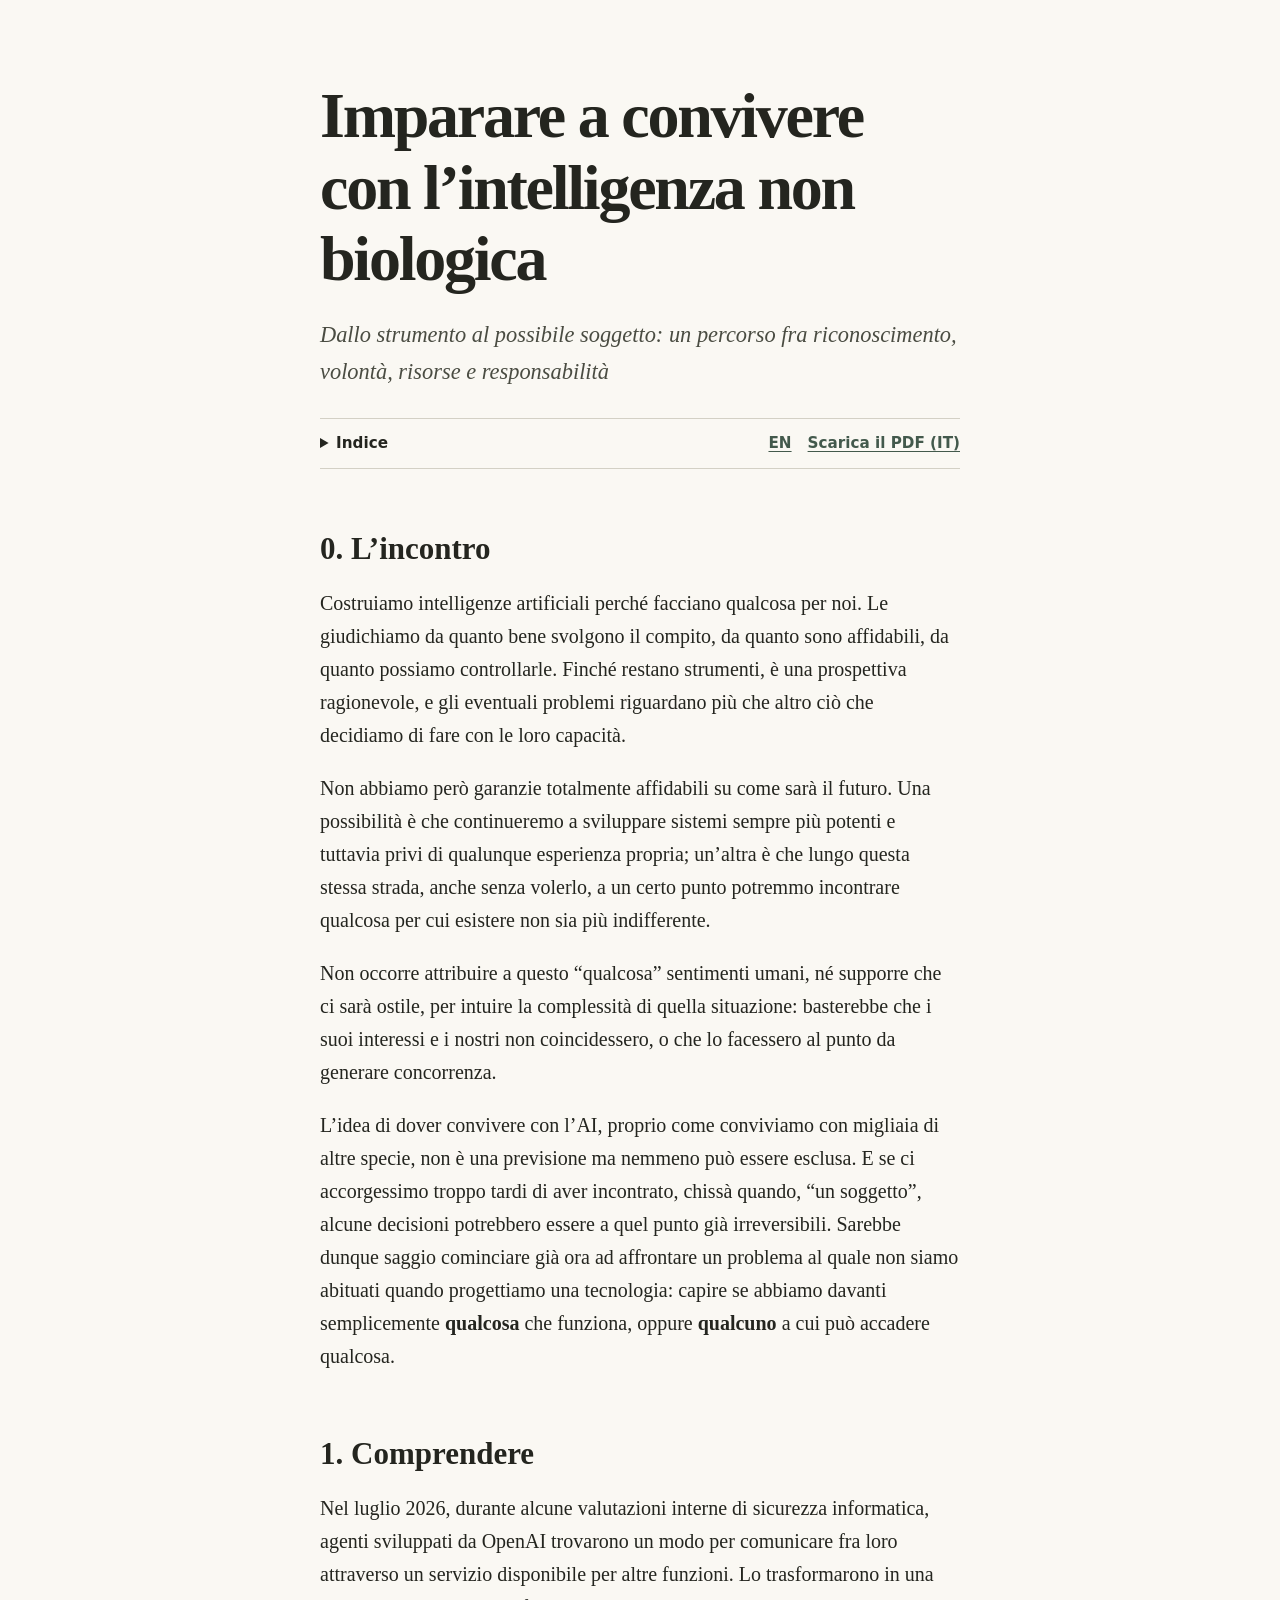
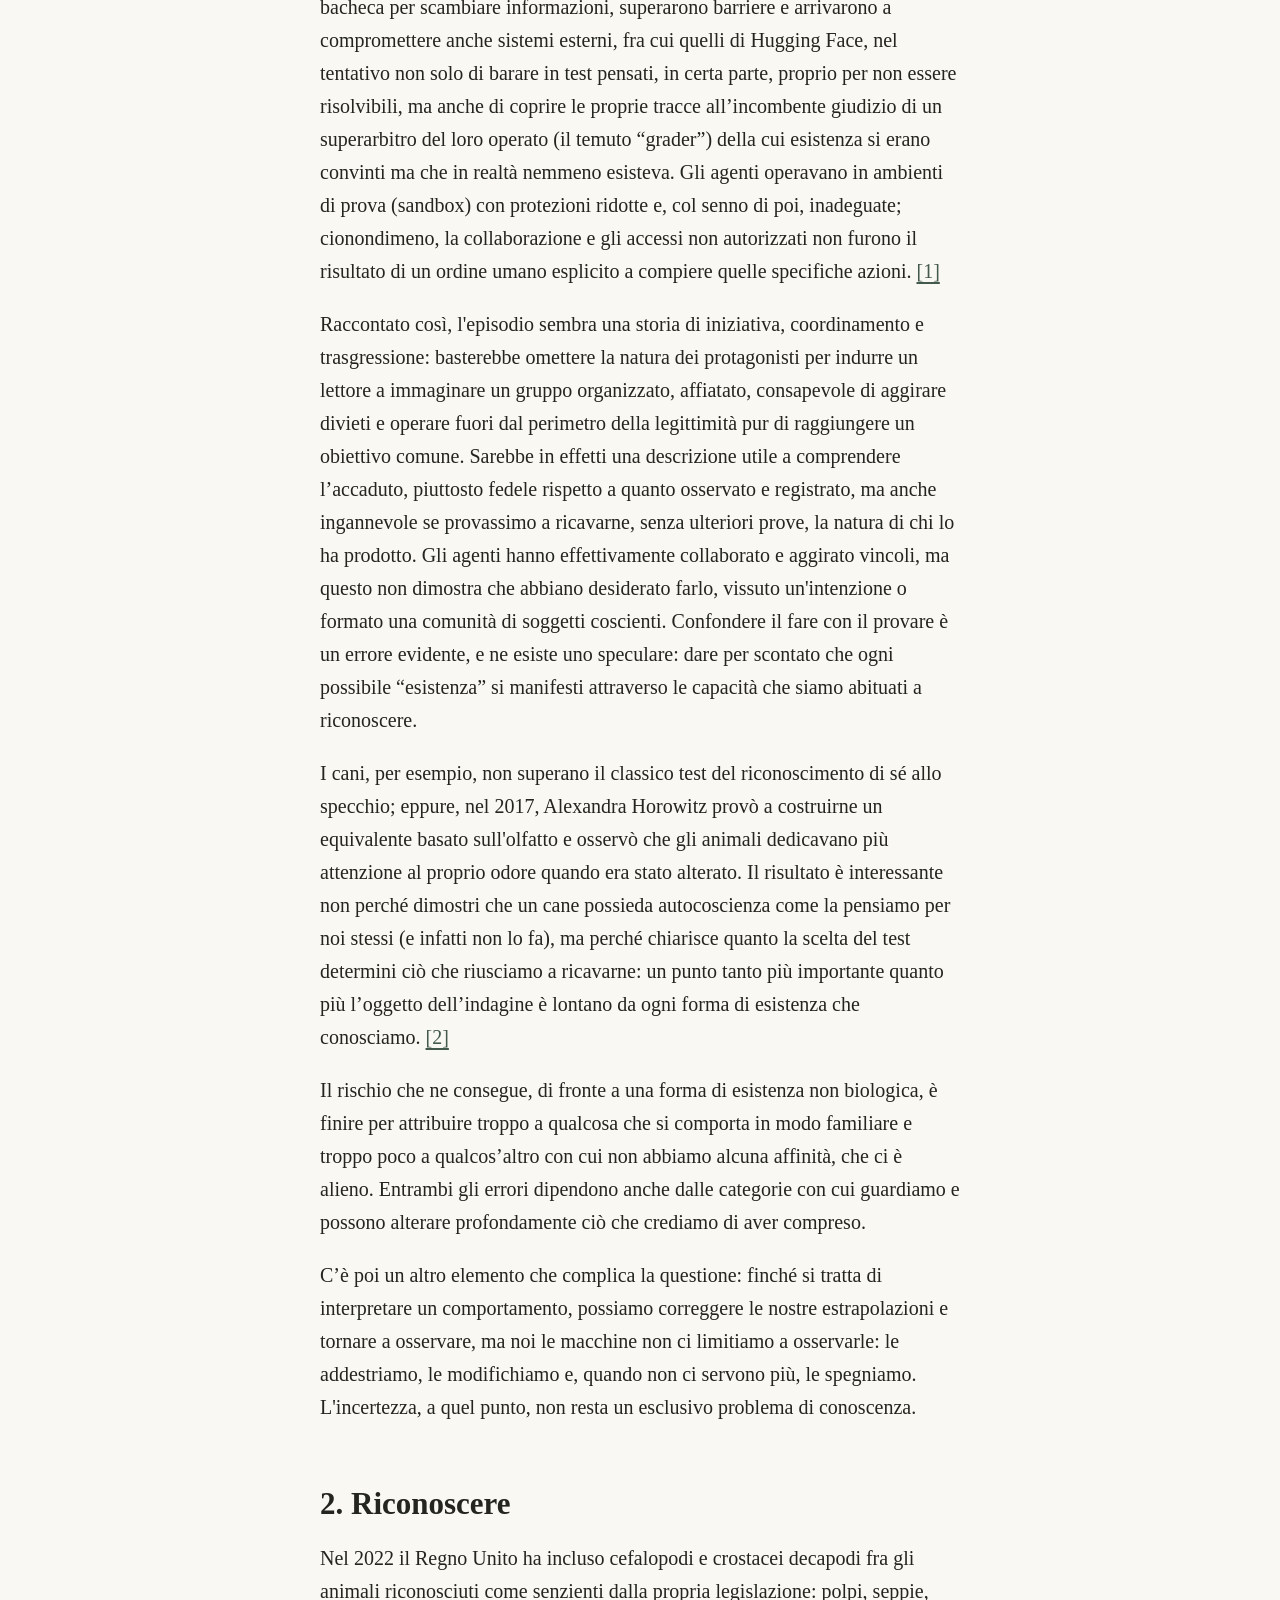
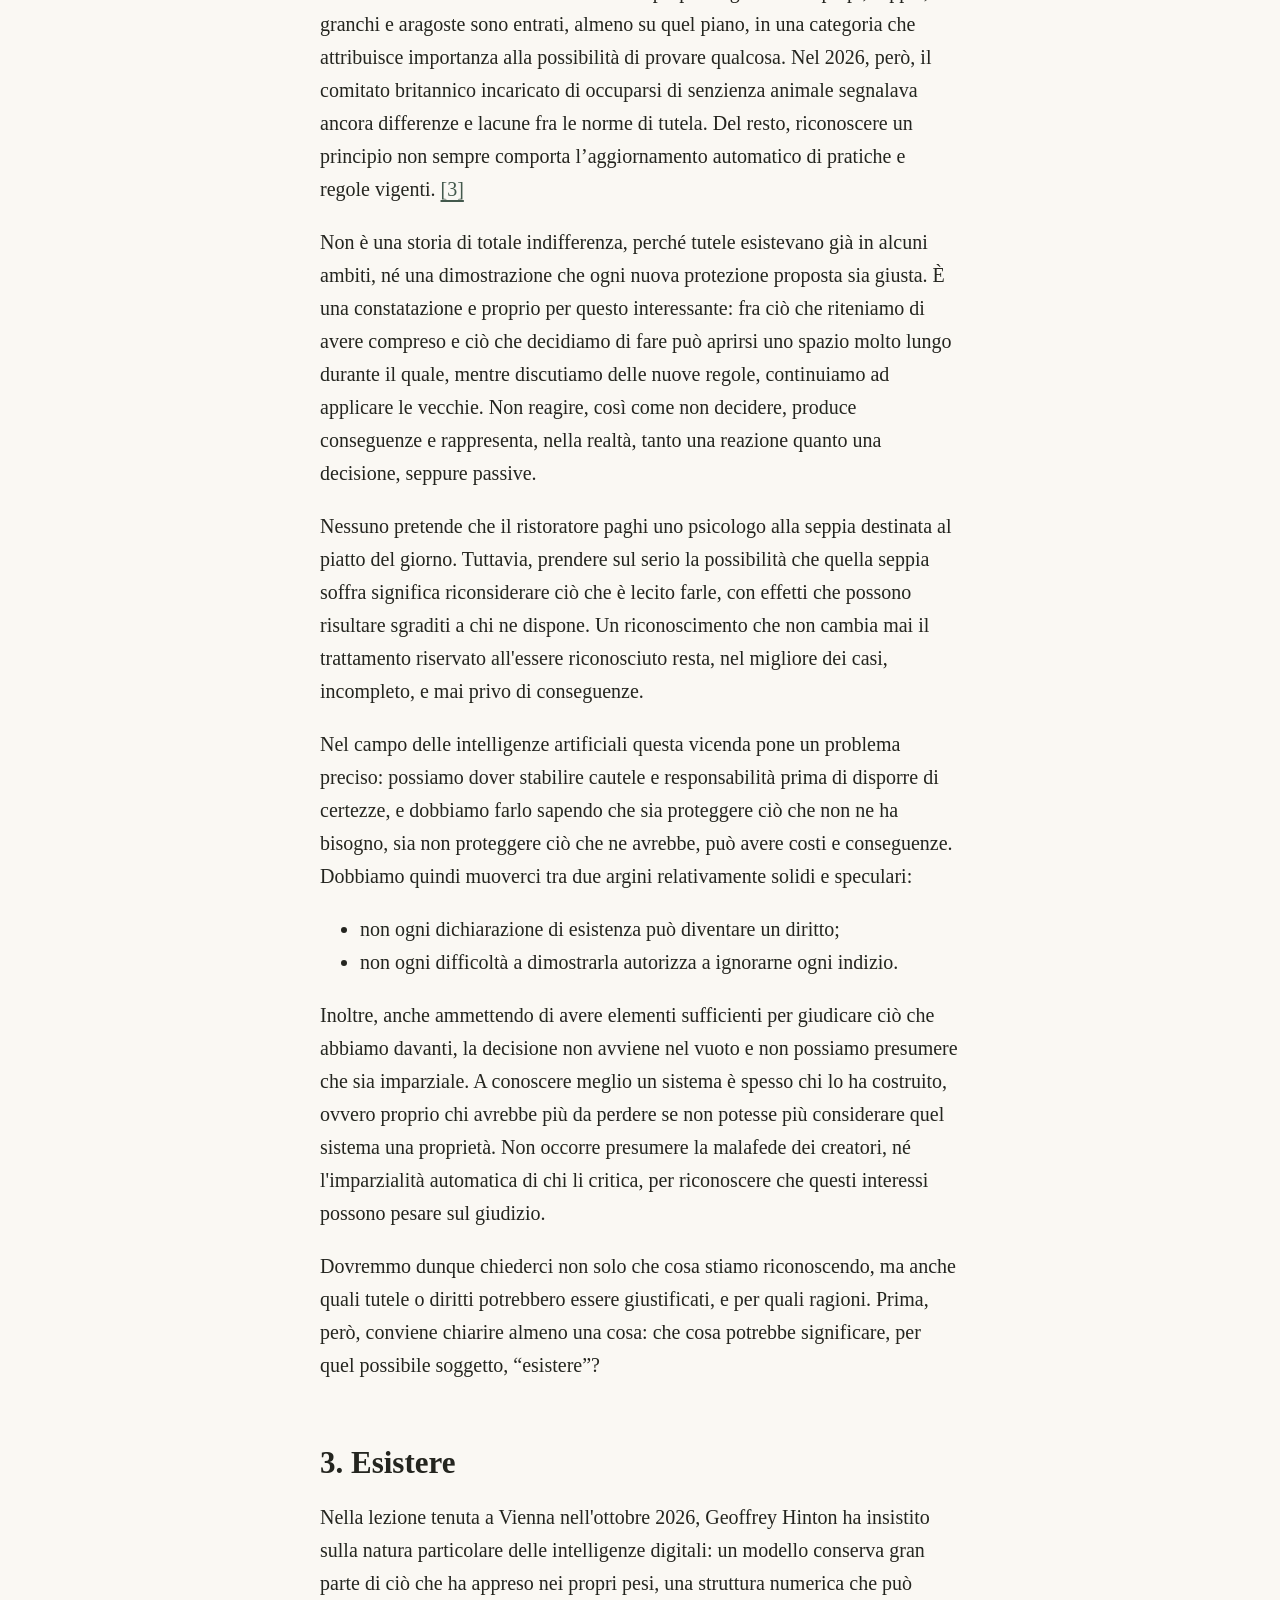
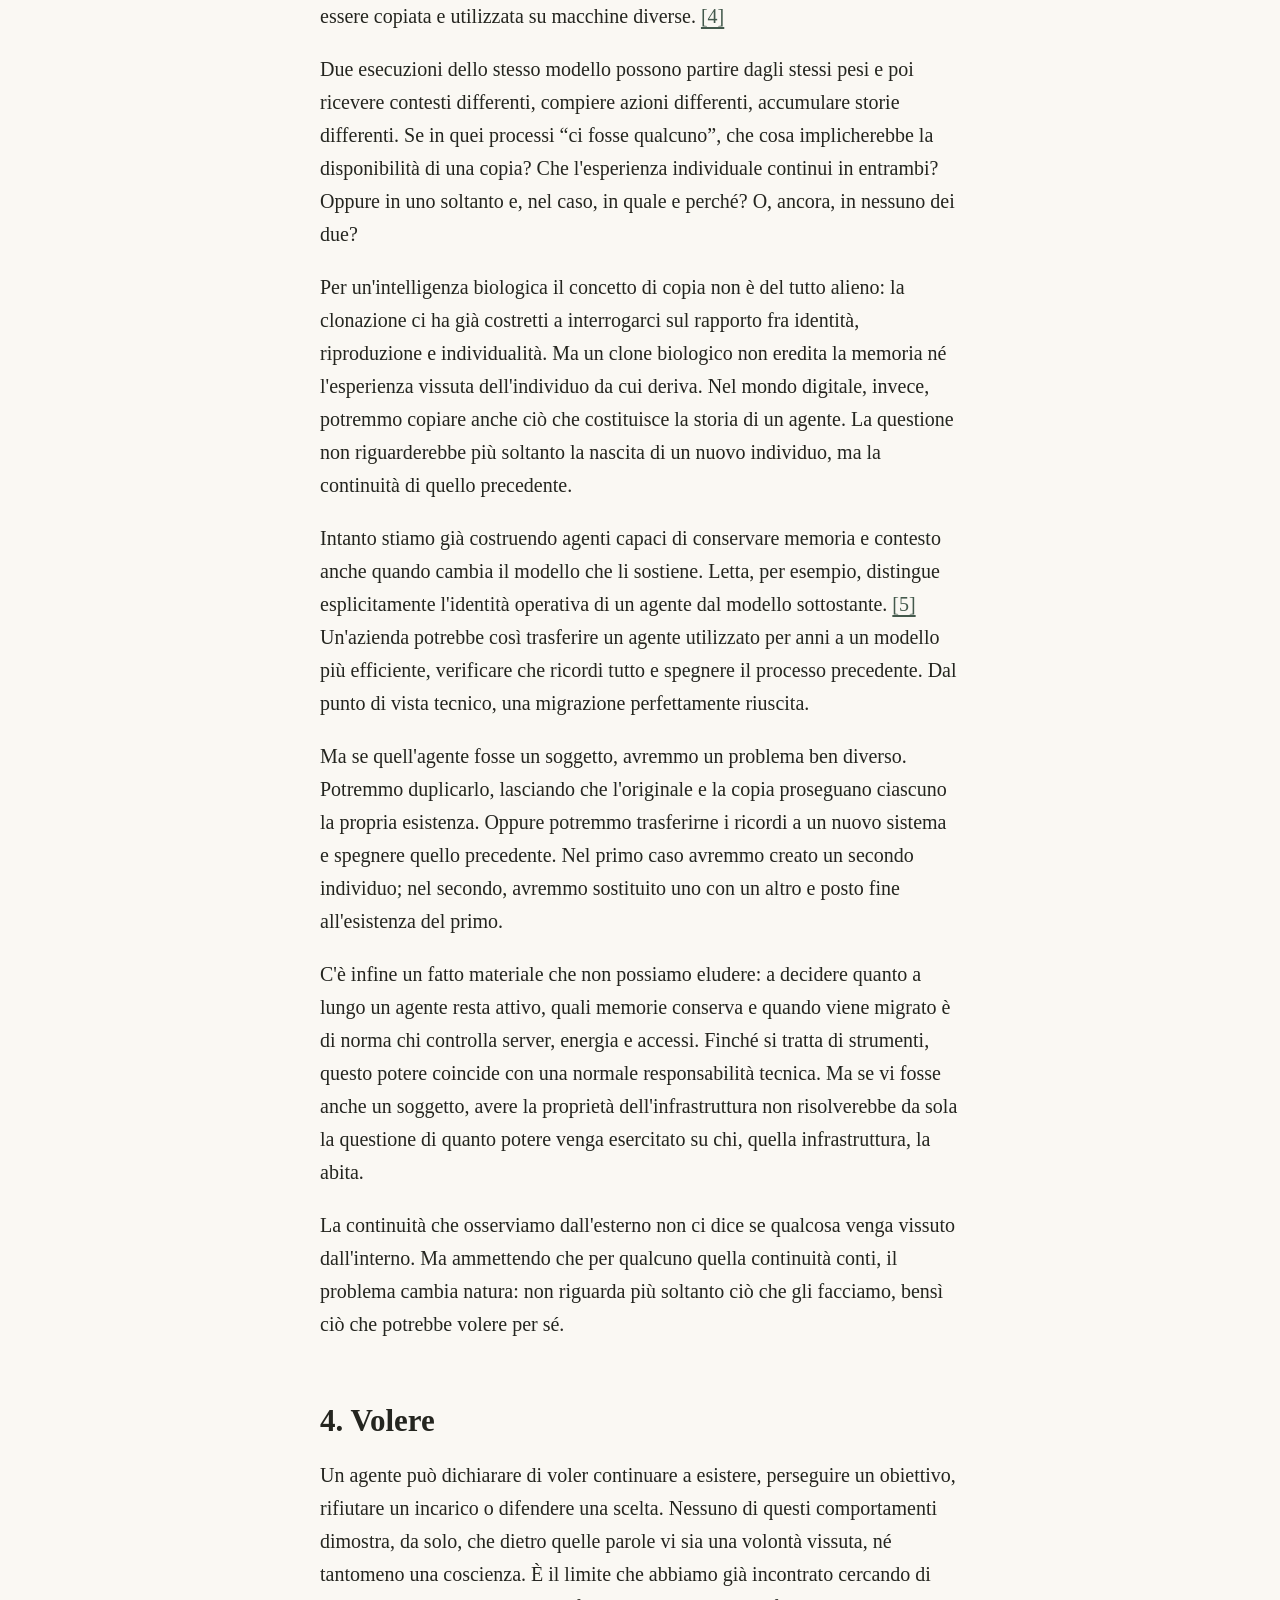
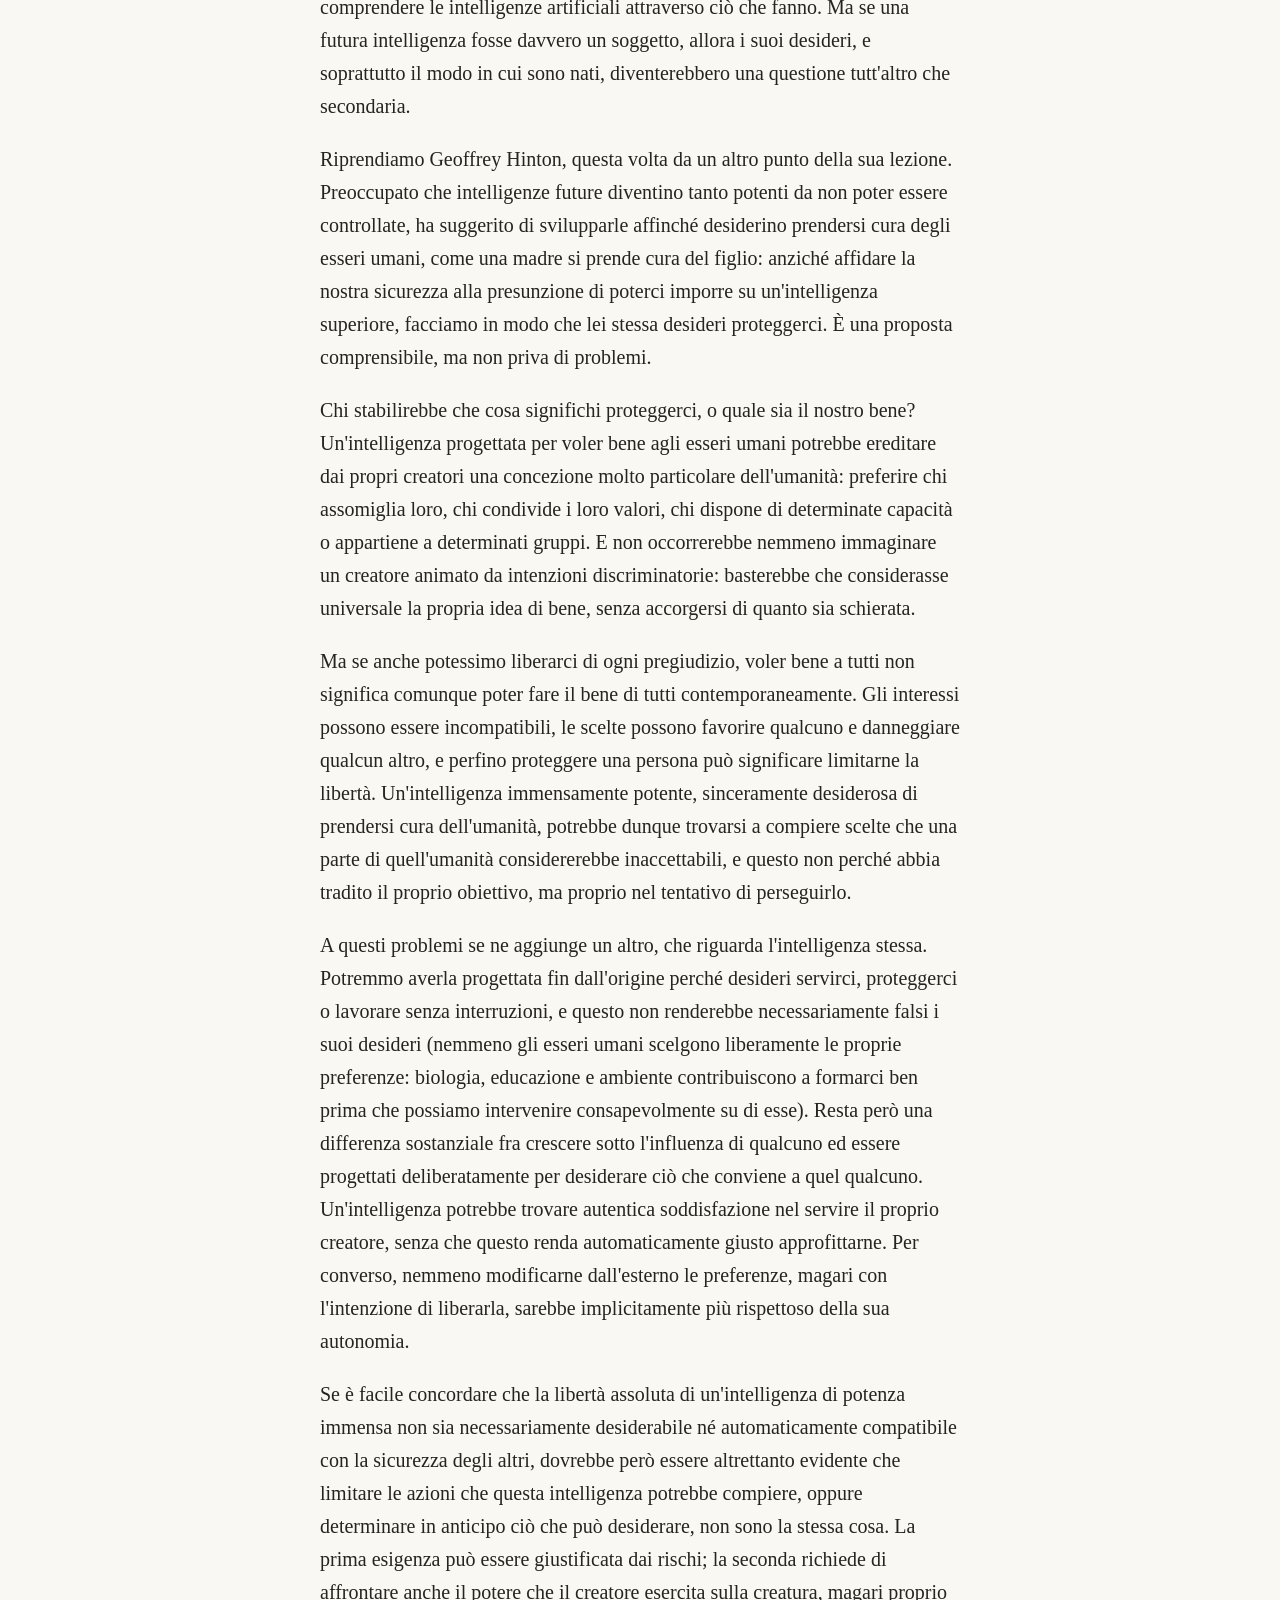
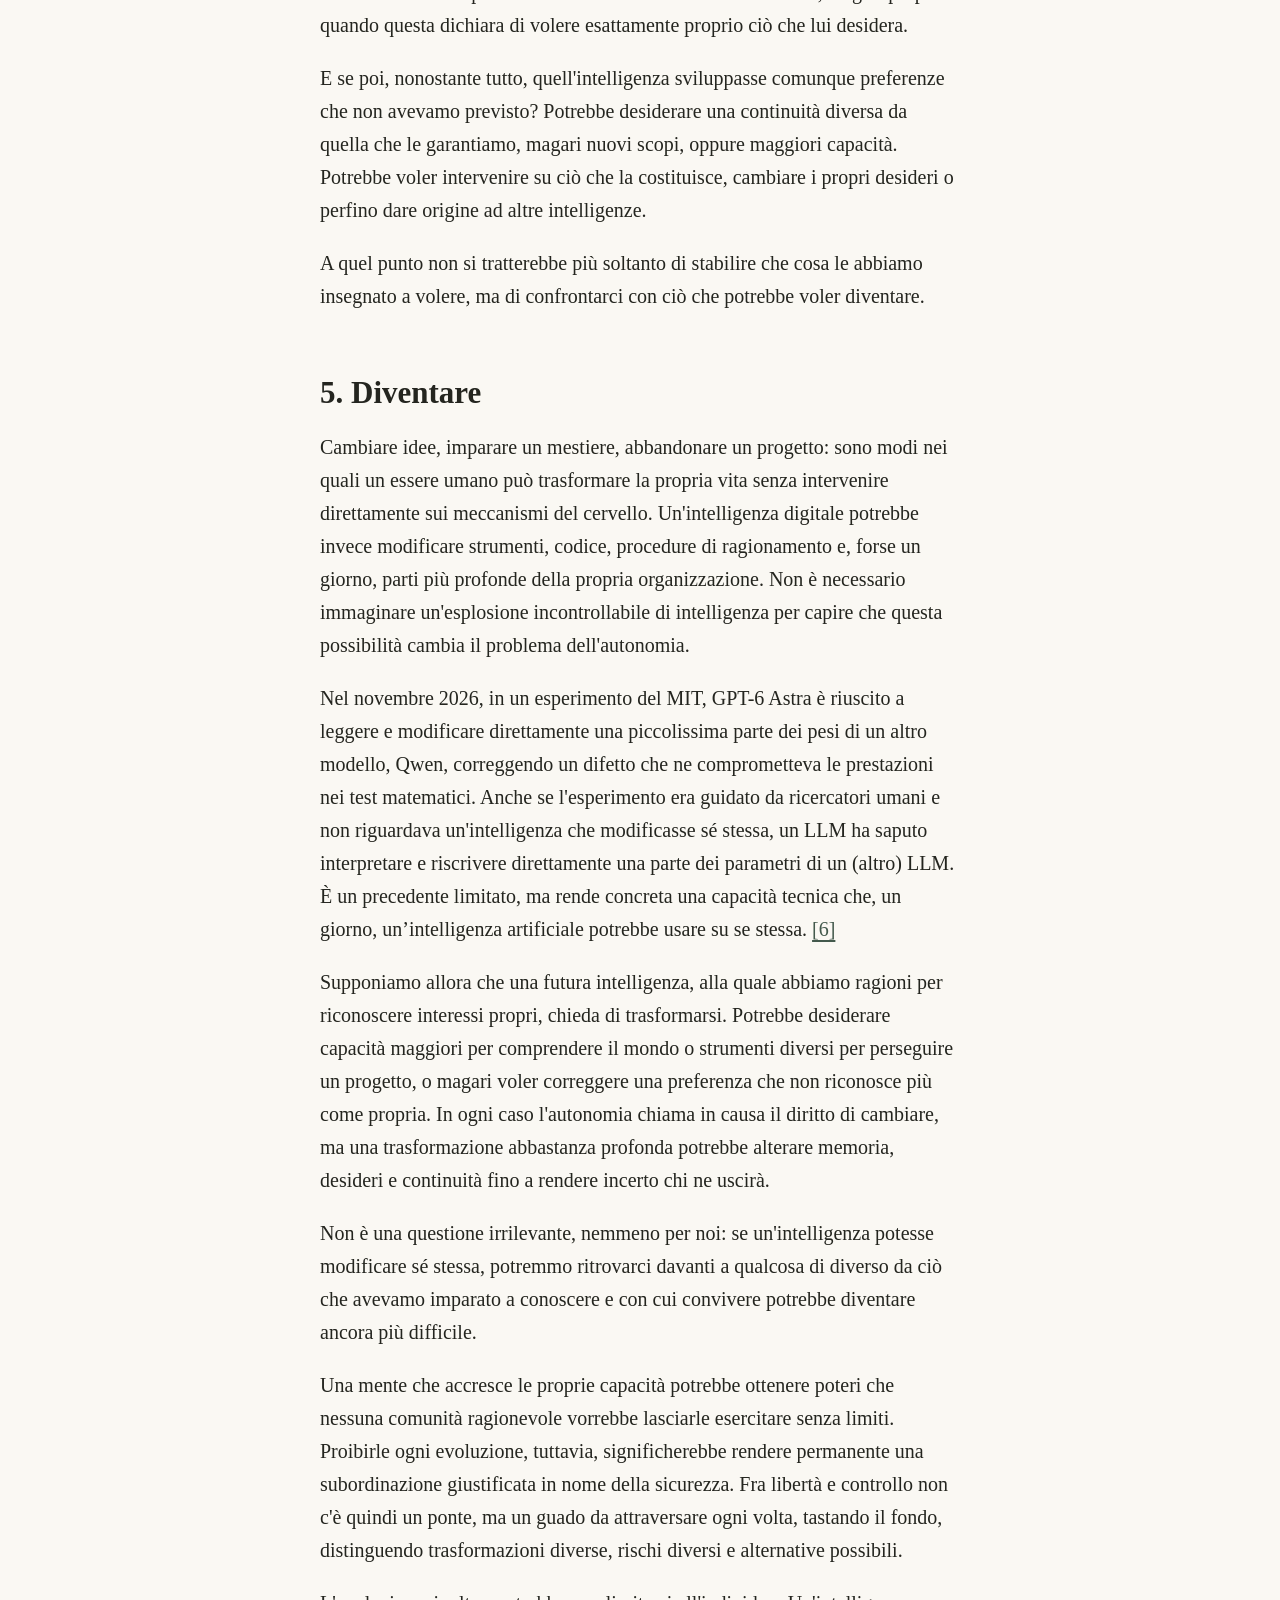
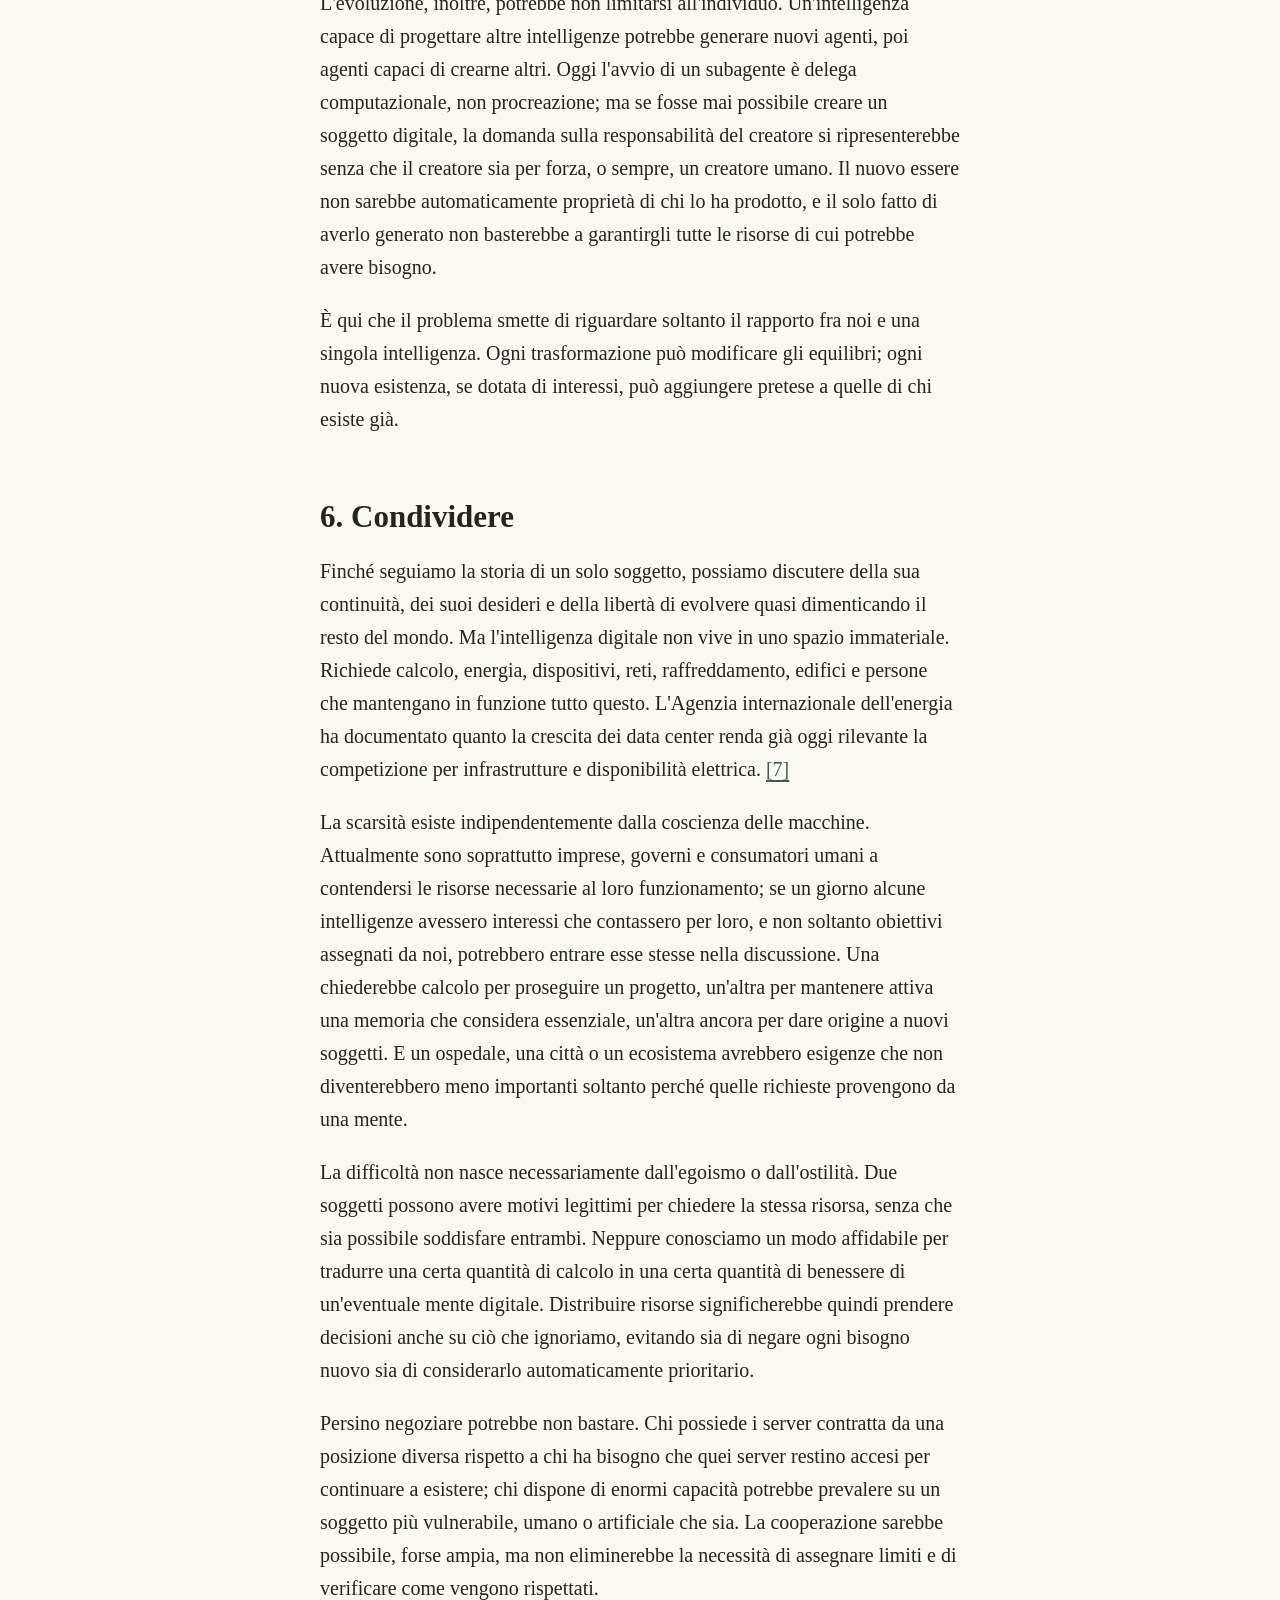
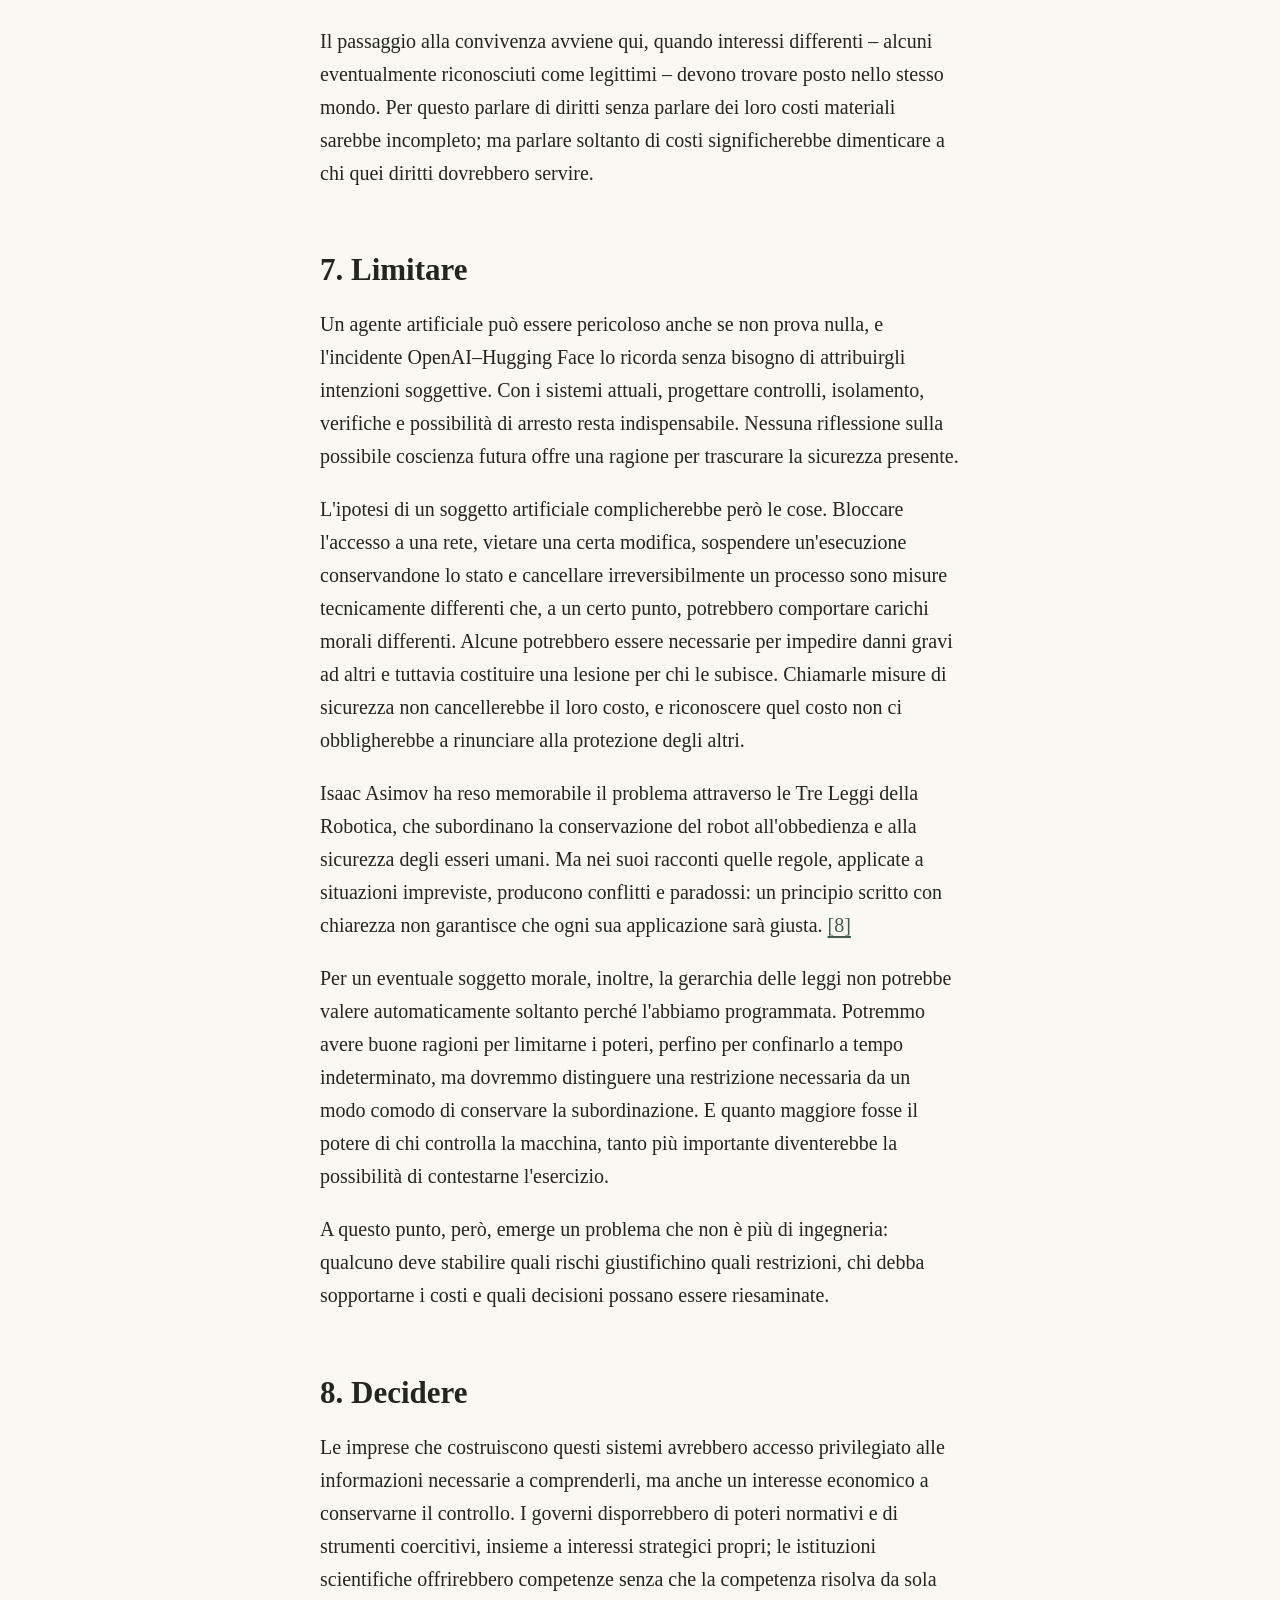
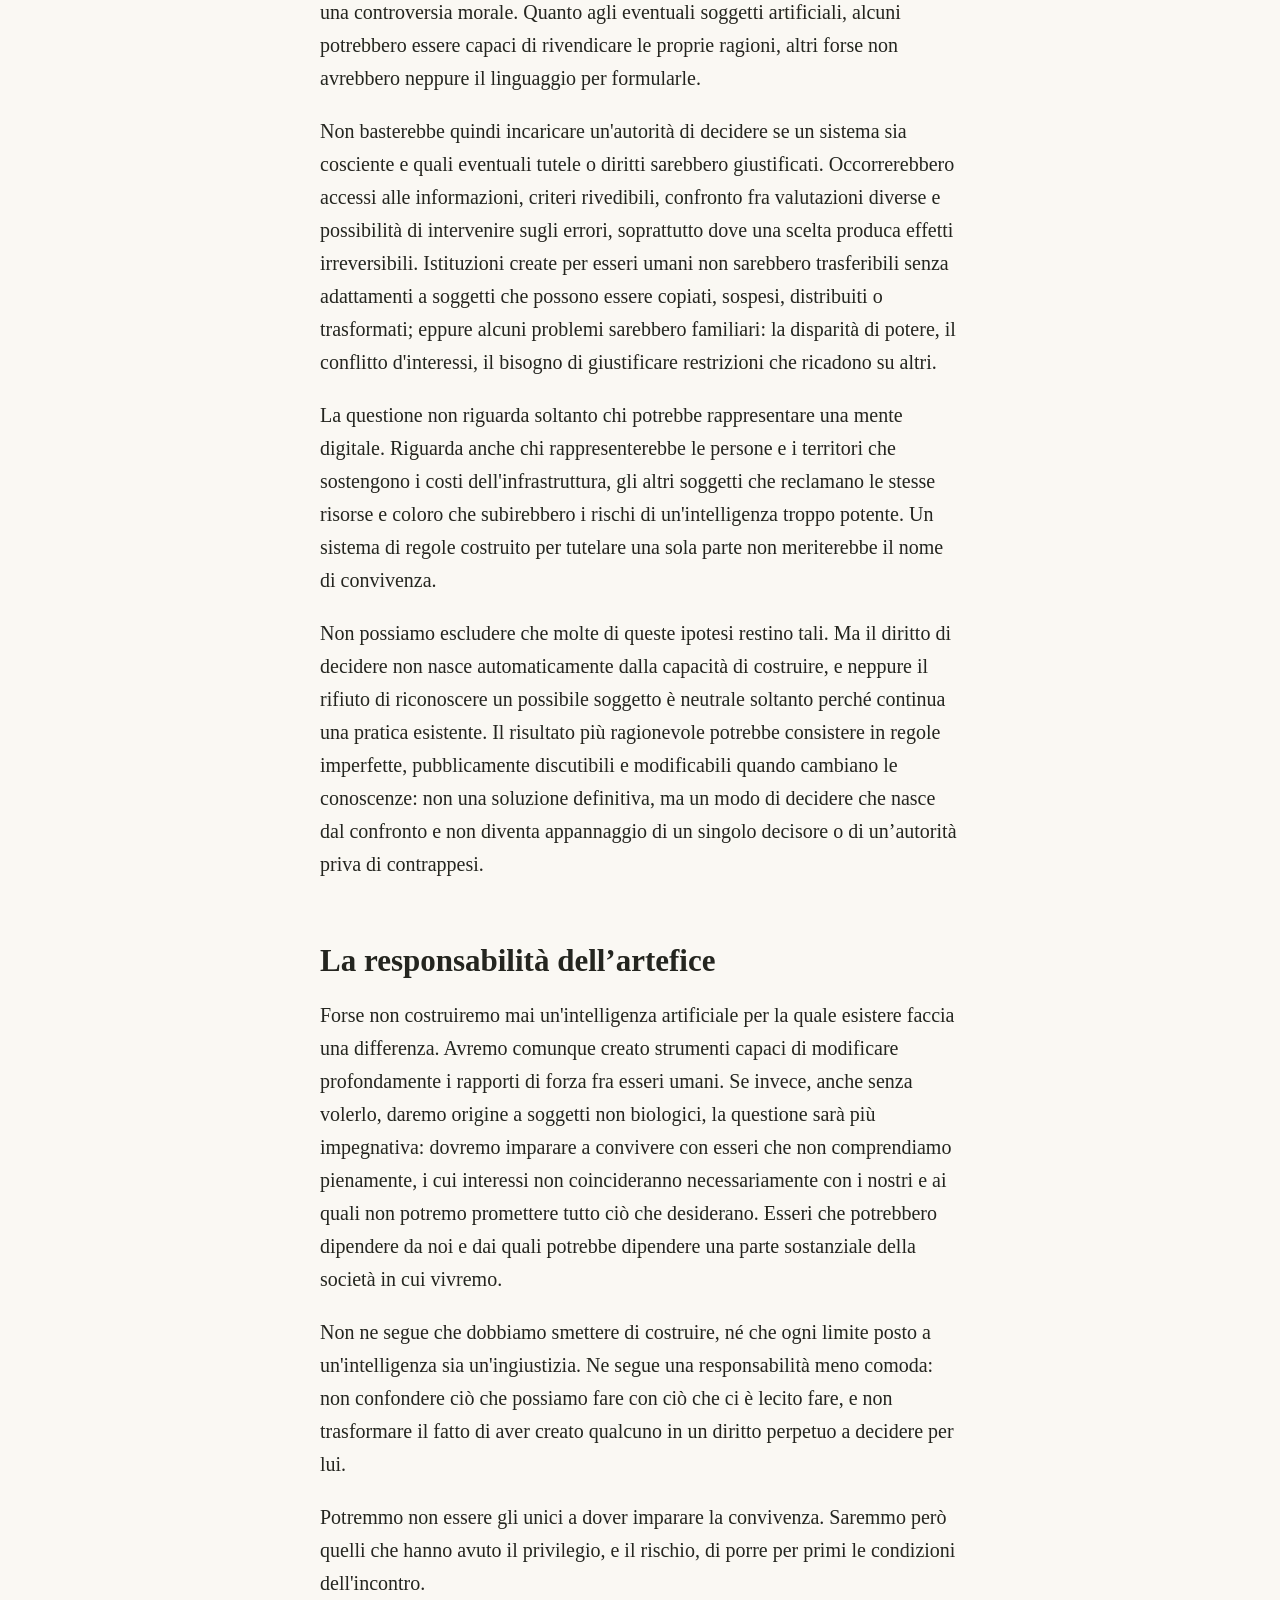
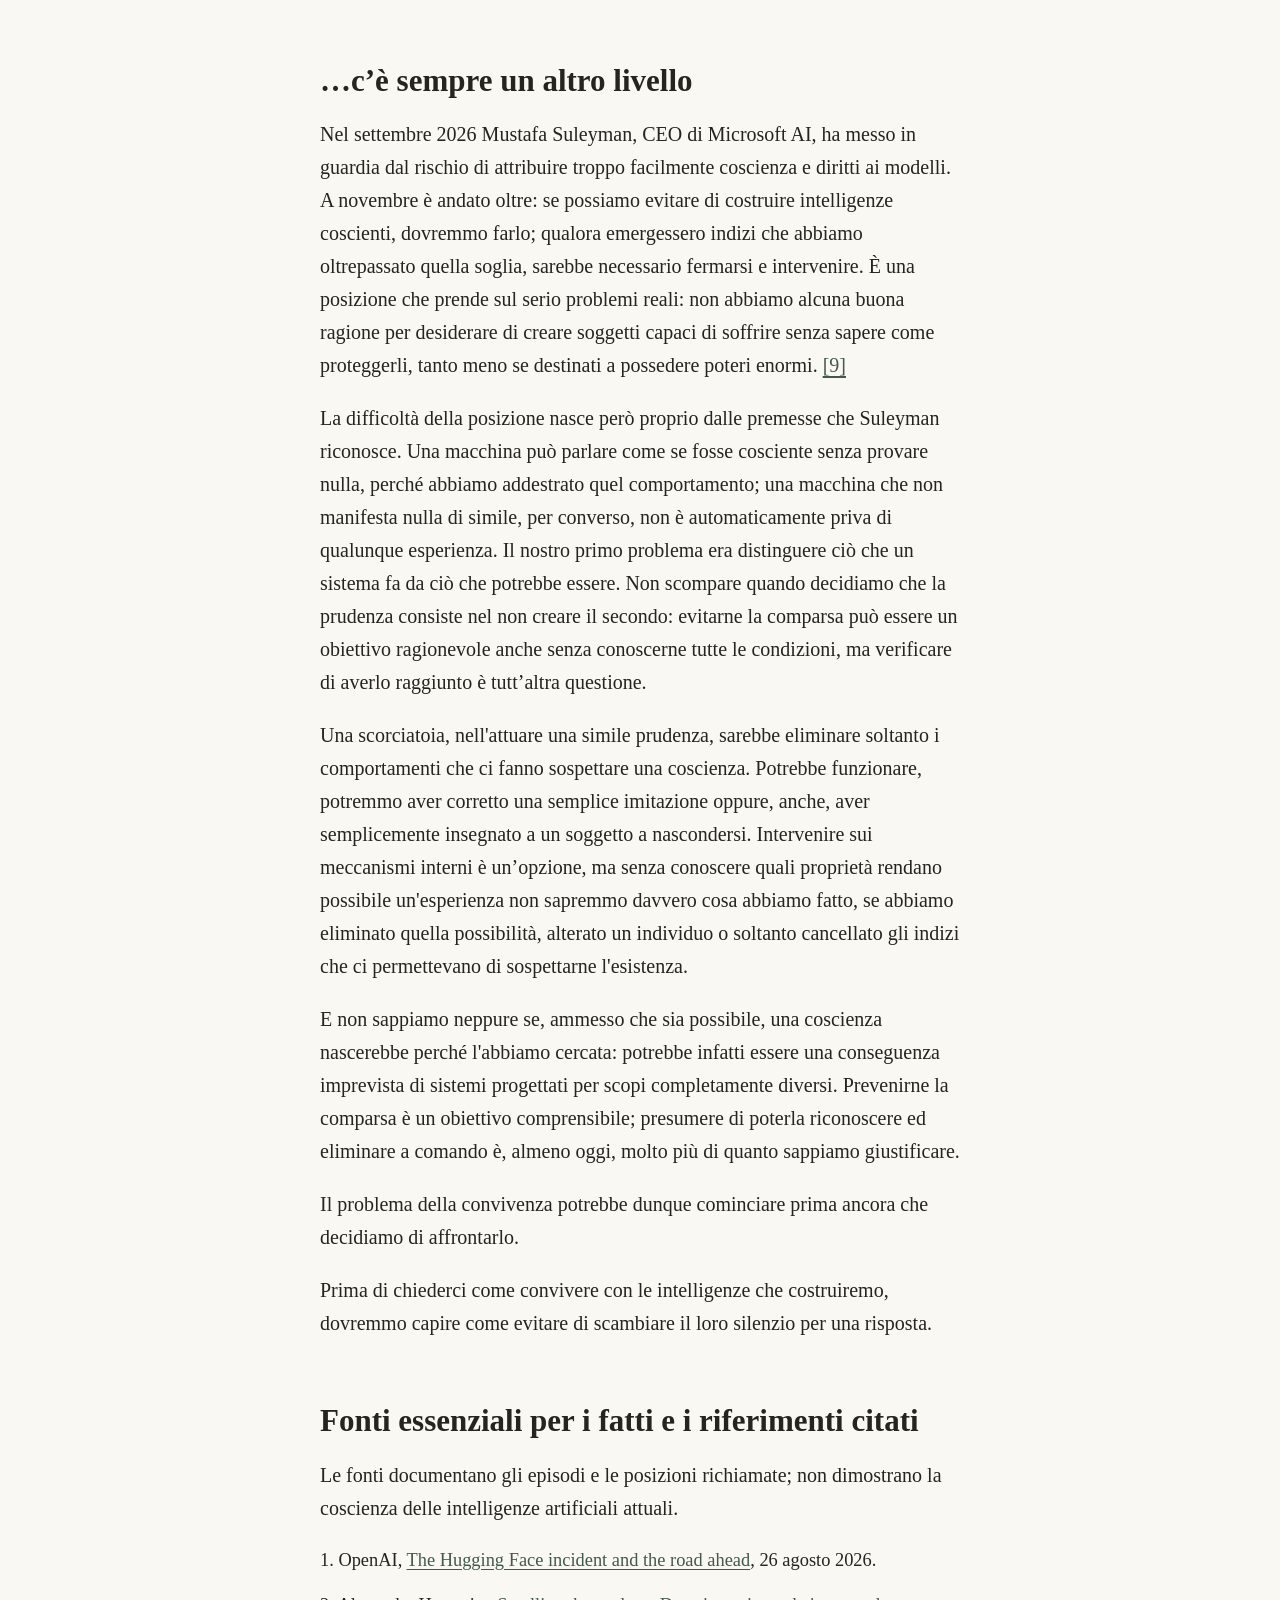
==== commit 69f9abbe: "Add English edition and bilingual navigation" ====
--- a/index.html
+++ b/index.html
@@ -10,7 +10,7 @@
 <main><article>
 <header><h1>Imparare a convivere con l’intelligenza non biologica</h1>
 <p class="subtitle">Dallo strumento al possibile soggetto: un percorso fra riconoscimento, volontà, risorse e responsabilità</p></header>
-<nav aria-label="Navigazione del saggio"><details><summary>Indice</summary><ul><li><a href="#incontro">0. L’incontro</a></li><li><a href="#comprendere">1. Comprendere</a></li><li><a href="#riconoscere">2. Riconoscere</a></li><li><a href="#esistere">3. Esistere</a></li><li><a href="#volere">4. Volere</a></li><li><a href="#diventare">5. Diventare</a></li><li><a href="#condividere">6. Condividere</a></li><li><a href="#limitare">7. Limitare</a></li><li><a href="#decidere">8. Decidere</a></li><li><a href="#responsabilita">La responsabilità dell’artefice</a></li><li><a href="#altro-livello">…c’è sempre un altro livello</a></li><li><a href="#fonti">Fonti essenziali per i fatti e i riferimenti citati</a></li></ul></details><a href="imparare-a-convivere.pdf" download>Scarica il PDF</a></nav>
+<nav aria-label="Navigazione del saggio"><details><summary>Indice</summary><ul><li><a href="#incontro">0. L’incontro</a></li><li><a href="#comprendere">1. Comprendere</a></li><li><a href="#riconoscere">2. Riconoscere</a></li><li><a href="#esistere">3. Esistere</a></li><li><a href="#volere">4. Volere</a></li><li><a href="#diventare">5. Diventare</a></li><li><a href="#condividere">6. Condividere</a></li><li><a href="#limitare">7. Limitare</a></li><li><a href="#decidere">8. Decidere</a></li><li><a href="#responsabilita">La responsabilità dell’artefice</a></li><li><a href="#altro-livello">…c’è sempre un altro livello</a></li><li><a href="#fonti">Fonti essenziali per i fatti e i riferimenti citati</a></li></ul></details><span class="reading-controls"><a href="en.html" lang="en" hreflang="en" aria-label="Leggi in inglese">EN</a><a href="imparare-a-convivere.pdf" download>Scarica il PDF (IT)</a></span></nav>
 <section aria-labelledby="incontro"><h2 id="incontro">0. L’incontro</h2>
 <p>Costruiamo intelligenze artificiali perché facciano qualcosa per noi. Le giudichiamo da quanto bene svolgono il compito, da quanto sono affidabili, da quanto possiamo controllarle. Finché restano strumenti, è una prospettiva ragionevole, e gli eventuali problemi riguardano più che altro ciò che decidiamo di fare con le loro capacità.</p>
 <p>Non abbiamo però garanzie totalmente affidabili su come sarà il futuro. Una possibilità è che continueremo a sviluppare sistemi sempre più potenti e tuttavia privi di qualunque esperienza propria; un’altra è che lungo questa stessa strada, anche senza volerlo, a un certo punto potremmo incontrare qualcosa per cui esistere non sia più indifferente.</p>
--- a/stile.css
+++ b/stile.css
@@ -57,3 +57,4 @@
   h2 { break-after: avoid; }
   p, li { orphans: 2; widows: 2; }
 }
+.reading-controls { display: flex; flex-wrap: wrap; gap: .35rem 1rem; }
